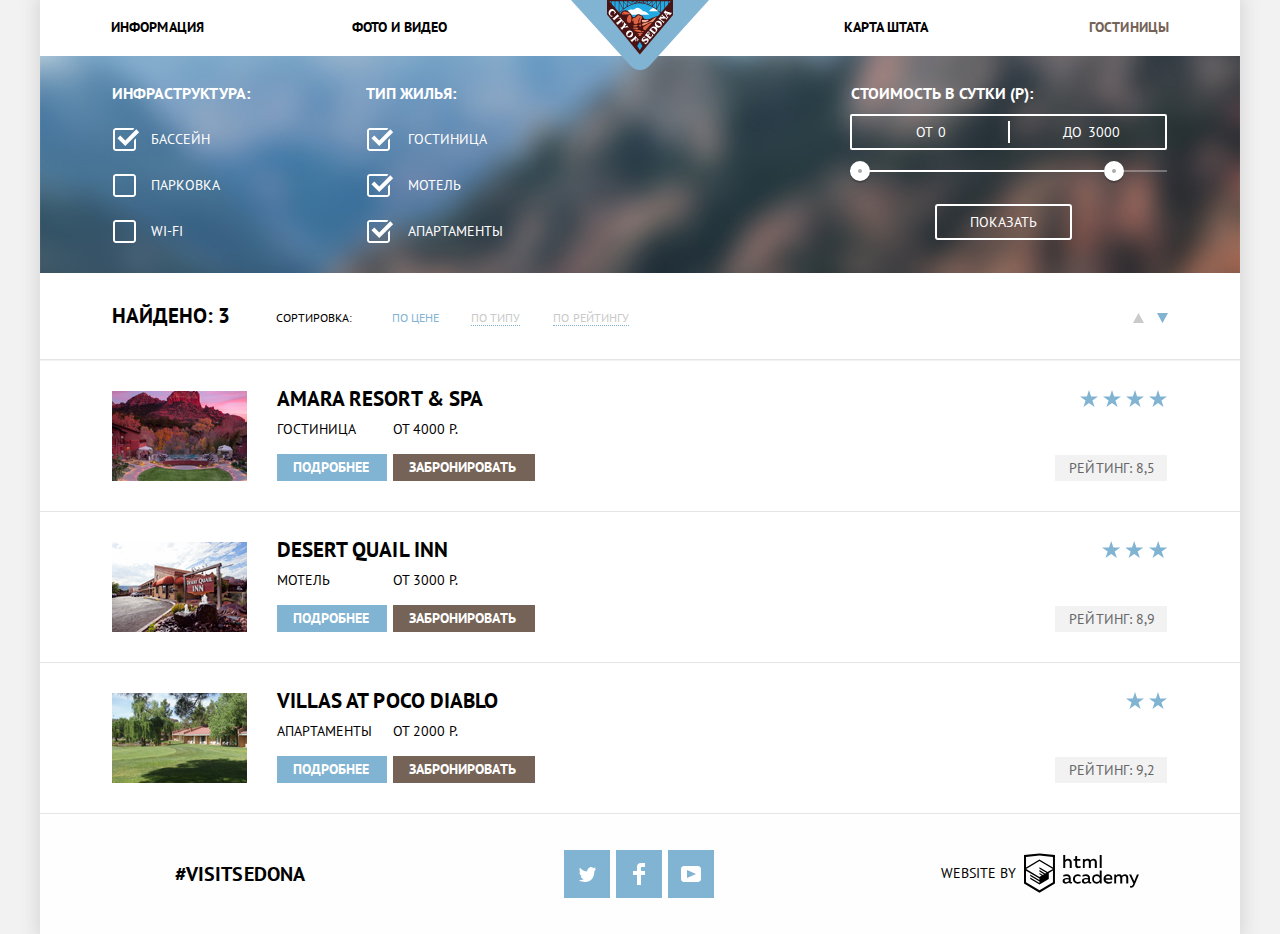
==== hotels.html @ de70e0eb "Окончательный варианn" ====
<!DOCTYPE html>
<html lang="ru">
<head>
	<meta charset="utf-8">
	<title>HTML Academy: Седона — отели Седоны</title>
	<link rel="stylesheet" href="css/normalize.css">
	<link rel="stylesheet" href="css/style.css">
</head>
<body>
	<div class="wrapper">
    <header class="header_main">
      <nav class="navigation_main">
        <ul>
          <li><a href="#">Информация</a></li>
          <li><a href="#">Фото и Видео</a></li>
          <li><a href="#">Карта штата</a></li>
          <li><a href="#" class="current">Гостиницы</a></li>
        </ul>
      </nav>
      <div class="site_logo">
        <a href="index.html" title="Главня страница"></a>
      </div>
    </header>

    <main>
      <section class="filter_block">
        <form action="https://echo.htmlacademy.ru/" method="get" class="filter">

          <div class="filter_block_infrastructure">
            <fieldset class="filter_infrastructure">
              <legend>Инфраструктура:</legend>
              <p>
                <input type="checkbox" id="swimming-pool" class="hidden_text filter_checkbox" name="pool" checked>
                <label for="swimming-pool"><span>Бассейн</span></label>
                <p>
                  <input type="checkbox" id="parking" class="hidden_text filter_checkbox" name="parking">
                  <label for="parking"><span>Парковка</span></label>
                </p>
                <p>
                  <input type="checkbox" id="wifi" class="hidden_text filter_checkbox" name="wifi">
                  <label for="wifi"><span>Wi-fi</span></label>
                </p>
            </fieldset>
          </div>

          <div class="filter_block_hotel_type">
            <fieldset class="filter_hotel_type">
              <legend>Тип жилья:</legend>
              <p>
                <input type="checkbox" id="hotel" class="hidden_text filter_checkbox" name="hotel" checked>
                <label for="hotel"><span>Гостиница</span></label>
              </p>
              <p>
                <input type="checkbox" id="motel" class="hidden_text filter_checkbox" name="motel" checked>
                <label for="motel"><span>Мотель</span></label>
              </p>
              <p>
                <input type="checkbox" id="apartament" class="hidden_text filter_checkbox" name="apartment" checked>
                <label for="apartament"><span>Апартаменты</span></label>
              </p>
            </fieldset>
          </div>

          <div class="filter_block_range">
            <fieldset class="filter_range">
              <legend>Стоимость в сутки (Р):</legend>
              <div class="price_parameters">
                <label class="min_price">от
                  <input type="text" name="min_price" value="0">
                </label>
                <label class="max_price">до
                  <input type="text" name="max_price" value="3000">
                </label>
              </div>
              <div class="range_parameters">
                <div class="scale">
                  <div class="bar"></div>
                </div>
                <div class="range_toggle range_toggle_min"></div>
                <div class="range_toggle range_toggle_max"></div>
              </div>
              <input type="submit" value="Показать">
            </fieldset>
          </div>
        </form>
      </section>

      <section class="results_header">
        <div class="results_quantity">
          <span>Найдено: 3</span>
        </div>
        <div class="sorting">
          <span>Сортировка:</span>
          <ul>
            <li><a class="sort-active">По цене</a></li>
            <li><a href="#" class="sort">По типу</a></li>
            <li><a href="#" class="sort">По рейтингу</a></li>
          </ul>
        </div>
        <div class="sorting_up_down">
          <ul>
            <li>
              <a href="#" title="По возрастанию">
                <svg xmlns="http://www.w3.org/2000/svg" width="11" height="10" viewBox="0 0 11 10">
                  <path fill="#231F20" d="M5.5 0L0 10h11z" />
                </svg>
              </a>
            </li>
            <li>
              <a title="По убыванию">
                <svg xmlns="http://www.w3.org/2000/svg" width="11" height="10" viewBox="0 0 11 10">
                  <path fill="#231F20" d="M5.5 10L0 0h11" />
                </svg>
              </a>
            </li>
          </ul>
        </div>
      </section>

      <section class="results_search">
        <h1 class="hidden_text">Гостиницы Седоны</h1>
        <ul class="list_hotels">
          <li class="hotel_elem">
            <div class="hotel_image_block">
              <img src="img/amara.jpg" class="hotel_image" width="135" height="90">
            </div>

            <div class="main_information">
              <h2 class="hotel_title"><a href="#" class="hotel_link">Amara Resort & Spa</a></h2>
              <p class="hotel_description">
                <span class="hotel_type">Гостиница</span>
                <span class="price"> от 4000 Р.</span>
              </p>
              <p class="button-hotel">
                <a href="#" class="more button_information">Подробнее</a>
                <a href="#" class="reserve button_information">Забронировать</a>
              </p>
            </div>

            <div class="rating_block">
              <span class="star star-four"></span>
              <span class="rating">Рейтинг: 8,5</span>
            </div>
          </li>
          <li class="hotel_elem">
            <div class="hotel_image_block">
              <img src="img/desert.jpg" class="hotel_image" width="135" height="90">
            </div>

            <div class="main_information">
              <h2 class="hotel_title"><a href="#" class="hotel_link">Desert Quail Inn</a></h2>
              <p class="hotel_description">
                <span class="hotel_type">Мотель</span>
                <span class="price">от 3000 Р.</span>
              </p>
              <p class="button-hotel">
                <a href="#" class="more button_information">Подробнее</a>
                <a href="#" class="reserve button_information">Забронировать</a>
              </p>
            </div>

            <div class="rating_block">
              <span class="star  star-three"></span>
              <span class="rating">Рейтинг: 8,9</span>
            </div>
          </li>

          <li class="hotel_elem">
            <div class="hotel_image_block">
              <img src="img/villas.jpg" class="hotel_image" width="135" height="90" alt="Отель Diablo">
            </div>

            <div class="main_information">
              <h2 class="hotel_title"><a href="#" class="hotel_link">Villas at poco Diablo</a></h2>
              <p class="hotel_description">
                <span class="hotel_type">Апартаменты</span>
                <span class="price">от 2000 Р.</span>
              </p>
              <p class="button-hotel">
                <a href="#" class="more button_information">Подробнее</a>
                <a href="#" class="reserve button_information">Забронировать</a>
              </p>
            </div>

            <div class="rating_block">
              <span class="star star-two"></span>
              <span class="rating">Рейтинг: 9,2</span>
            </div>
          </li>
        </ul>
      </section>
    </main>

    <footer class="footer">
      <div class="visit_sedona_hashtag">
          <p>#VISITSEDONA</p>
        </div>

        <div class="social_block">
          <ul>
            <li><a href="#" class="button_social twitter"><span class="hidden_text">Twitter</span><svg xmlns="http://www.w3.org/2000/svg" xmlns:xlink="http://www.w3.org/1999/xlink" width="17" height="15" viewBox="0 0 17 15"><path fill="#FFF" d="M10.95.144c1.685-.496 2.984.27 3.577 1.179.673-.231 1.331-.481 2.011-.708a2.345 2.345 0 0 1-.857 1.768c.685.17 1.304-.491 1.304-.491-.169 1-1.006 1.788-1.563 2.024-.231 6.75-3.175 11.217-10.077 11.082h-.446c-.41 0-4.164-.46-4.898-1.887 2.271.196 3.893-.422 4.693-1.177-.96-.3-2.679-.477-2.979-2.95.349.106.564.228 1.19.119C1.705 8.247.374 7.53.448 5.33c.285.328 1.067.536 1.34.472C1.085 5.561-.182 2.442.894.85c1.818 1.854 3.735 3.606 7.152 3.773C8.254 2.33 9.183.793 10.95.144z"/></svg></a></li>
            <li><a href="#" class="button_social facebook"><span class="hidden_text">Facebook</span><svg xmlns="http://www.w3.org/2000/svg" width="12" height="22" viewBox="0 0 12 22"><path fill="#FFF" d="M12 4V0H8a4 4 0 0 0-4 4v4H0v4h4v10h4V12h4V8H8V4h4z"/></svg></a></li>
            <li><a href="#" class="button_social youtube"><span class="hidden_text">YouTube</span><svg xmlns="http://www.w3.org/2000/svg" xmlns:xlink="http://www.w3.org/1999/xlink" width="20" height="16" viewBox="0 0 20 16"><path fill="#FFF" d="M17 0H3C1.35 0 0 1.35 0 3v10c0 1.65 1.35 3 3 3h14c1.65 0 3-1.35 3-3V3c0-1.65-1.35-3-3-3zM6.027 11.998V4.002L15.014 8l-8.987 3.998z"/></svg></a></li>
          </ul>
        </div>

        <div class="academy_logo">
          <p class="developed_by">Website by</p>
          <a href="https://htmlacademy.ru/intensive/htmlcss" class="logo-academy">
            <svg xmlns="http://www.w3.org/2000/svg" viewBox="0 0 108.08 35.85" width="115px" height="41px">
              <path d="M44.61,26.88a2,2,0,0,0,.55-0.1v1.33a3.25,3.25,0,0,1-1.18.21,1.67,1.67,0,0,1-1.67-1,4.84,4.84,0,0,1-3.14,1.08c-1.51,0-2.91-.83-2.91-2.55,0-2.13,2-2.79,3.71-2.79a11.08,11.08,0,0,1,2.17.25v-0.3c0-1-.76-1.77-2.19-1.77a7.42,7.42,0,0,0-3,.64v-1.7a10.21,10.21,0,0,1,3.19-.55c2.36,0,3.81,1.12,3.81,3.65v3a0.54,0.54,0,0,0,.49.59h0.17Zm-6.44-1.13A1.35,1.35,0,0,0,39.63,27h0.11a3.39,3.39,0,0,0,2.41-1V24.58a9.72,9.72,0,0,0-1.81-.21c-1,0-2.16.33-2.16,1.38h0Zm12.36-6.11a5,5,0,0,1,2.57.64V22a4.08,4.08,0,0,0-2.3-.7,2.75,2.75,0,1,0,0,5.49,5,5,0,0,0,2.43-.64v1.71a6.27,6.27,0,0,1-2.76.57A4.21,4.21,0,0,1,46,24.51q0-.21,0-0.41a4.32,4.32,0,0,1,4.18-4.46h0.38Zm12.17,7.24a2,2,0,0,0,.55-0.1v1.33a3.25,3.25,0,0,1-1.18.21,1.67,1.67,0,0,1-1.67-1,4.84,4.84,0,0,1-3.14,1.08c-1.51,0-2.91-.83-2.91-2.55,0-2.13,2-2.79,3.71-2.79a11.08,11.08,0,0,1,2.17.25v-0.3c0-1-.76-1.77-2.19-1.77a7.42,7.42,0,0,0-3,.64v-1.7a10.21,10.21,0,0,1,3.19-.55c2.36,0,3.81,1.12,3.81,3.65v3a0.54,0.54,0,0,0,.49.59h0.17Zm-6.44-1.13A1.35,1.35,0,0,0,57.73,27h0.11a3.39,3.39,0,0,0,2.41-1V24.58a9.72,9.72,0,0,0-1.81-.21c-1.06,0-2.16.33-2.16,1.38h0ZM73,16V28.2H71.35V26.88a3.88,3.88,0,0,1-3.19,1.54,4.4,4.4,0,0,1,0-8.78,3.81,3.81,0,0,1,3,1.3V16H73Zm-4.53,5.22a2.76,2.76,0,1,0,0,5.52A2.86,2.86,0,0,0,71.15,25V23A2.91,2.91,0,0,0,68.49,21.27ZM79,19.64c3.31,0,4.46,2.68,3.92,5.09H76.7c0.21,1.5,1.67,2.11,3.19,2.11a6.11,6.11,0,0,0,2.64-.59v1.6a7.14,7.14,0,0,1-3,.57C77,28.42,74.78,27,74.78,24a4.18,4.18,0,0,1,4-4.39H79Zm0.09,1.54a2.28,2.28,0,0,0-2.44,2.1v0.06H81.3A2,2,0,0,0,79.13,21.18Zm5.73,7V19.87h1.65v1a3.81,3.81,0,0,1,2.78-1.27A2.86,2.86,0,0,1,91.89,21a4.12,4.12,0,0,1,2.91-1.33A3.06,3.06,0,0,1,98,23V28.2h-1.9V23.05a1.59,1.59,0,0,0-1.42-1.75H94.42a2.8,2.8,0,0,0-2.07,1.12V28.2h-1.9V23.05A1.59,1.59,0,0,0,89,21.31H88.8a3,3,0,0,0-2.21,1.29v5.63H84.86Zm21.31-8.33h1.9l-3.91,9.46c-0.9,2.17-2.09,2.86-3.35,2.86a4.76,4.76,0,0,1-1.1-.14V30.46a2.86,2.86,0,0,0,.85.12c0.9,0,1.58-.64,2.07-1.9l0.17-.42-4-8.4h2l2.86,6.29ZM38.73,1.46V6.22a3.81,3.81,0,0,1,2.7-1.14,3.25,3.25,0,0,1,3.44,3.4v5.15H43V8.72a1.81,1.81,0,0,0-1.61-2h-0.3a2.93,2.93,0,0,0-2.32,1.39v5.52h-1.9V1.46h1.9ZM49.94,2.31v3h3V6.91h-3v3.81c0,1.1.5,1.46,1.58,1.46a4.49,4.49,0,0,0,1.69-.33v1.6A6.8,6.8,0,0,1,51,13.8a2.55,2.55,0,0,1-2.86-2.74V6.89H46.58V5.26h1.5V2.74Zm5.4,11.31V5.28H57v1A3.81,3.81,0,0,1,59.77,5a2.86,2.86,0,0,1,2.6,1.33A4.12,4.12,0,0,1,65.28,5,3.06,3.06,0,0,1,68.44,8.4v5.21h-1.9V8.46a1.59,1.59,0,0,0-1.42-1.75H64.89a2.8,2.8,0,0,0-2.07,1.12v5.78h-1.9V8.46A1.59,1.59,0,0,0,59.5,6.71H59.27A3,3,0,0,0,57.06,8v5.63H55.34ZM71.17,1.45H73V13.6H71.17V1.45ZM14.71,0H14.55L0,1.54V28.21l14.55,8.66,14.55-8.66V1.54Zm12.5,27.1L14.55,34.64,1.9,27.12V16.18l12.59,7.5V25L5.86,19.9v1.31l8.68,5.21v1.39L5.87,22.65V24l8.68,5.21,8.75-5.24V18.31L27.2,16V27.12Zm0-12.53-3.48,2-1.6,1L14.51,13v1.31L21,18.23H21l-0.14.09-1,.54-5.37-3.2V17l4.24,2.52-1,.67-3.2-1.9v1.31l2.1,1.24L14.5,22.1,2,14.65,14.51,7.11Zm0-1.32L14.49,5.76,1.91,13.25v-10L14.56,1.92,27.21,3.25v10h0Z" />
            </svg>
          </a>
        </div>
    </footer>
  </div>
</body>
</html>
---- css/style.css ----
@charset "utf-8";
@import url("https://fonts.googleapis.com/css?family=PT+Sans:400,700&subset=cyrillic");

body {
    margin: 0;
    padding: 0;
    min-width: 1200px;
    margin-left: auto;
    margin-right:auto;
    letter-spacing: .05px;
    font-family: "PT Sans", sans-serif;
    font-size: 14px;
    line-height: 26px;
    font-weight: 400;
    color: #000000;
    text-transform: uppercase;
    background-color: #f2f2f2;
}

.wrapper {
    width: 1200px;
    margin-left: auto;
    margin-right:auto;
    -webkit-box-shadow: 0 0 15px 5px #dbdbdb;
            box-shadow: 0 0 15px 5px #dbdbdb;
}

.hidden_text {
    position: absolute;
    width: 1px;
    height: 1px;
    margin: -1px;
    border: 0;
    padding: 0;
    white-space: nowrap;
    -webkit-clip-path: inset(100%);
            clip-path: inset(100%);
    clip: rect(0 0 0 0);
    overflow: hidden;
}

.header_main {
    position: relative;
    -webkit-box-align: center;
        -ms-flex-align: center;
            align-items: center;
    margin-bottom: 0;
    min-height: 56px;
}

a {
    text-decoration: none;
    color: #000000;
}    

.site_logo {
    position: absolute;
    width: 138px;
    height: 70px;
    z-index: 1;
    top: 0;
    left: 0;
    right: 0;
    bottom: 0;
    margin: 0 auto;
}

.site_logo a {
    display: block;
    width: 138px;
    height: 70px;
    background-image: url("../img/logo.svg");
    background-repeat:no-repeat 
}

.navigation_main ul { 
    display: -webkit-box; 
    display: -ms-flexbox; 
    display: flex;
    -ms-flex-wrap: wrap;
        flex-wrap: wrap;
    -webkit-box-orient: horizontal;
    -webkit-box-direction: normal;
        -ms-flex-direction: row;
            flex-direction: row;
    -ms-flex-pack: distribute;
        justify-content: space-around;
    margin: 0;
    padding-top: 14px;
    padding-left: 0;        
    padding-bottom: 16px;
    line-height: 26px;
    font-weight: bold;
    list-style: none;
    font-size: 14px;
    color: #000000;
    background-color: #ffffff;
}

.navigation_main li {
    width: 20%;
    -webkit-box-sizing: border-box;
            box-sizing: border-box;
}

.navigation_main li:nth-child(4n+2) {
    text-align: left;
}

.navigation_main li:nth-child(4n) {
    margin-right: 71px;
    text-align: right;
}

  .navigation_main li:nth-child(4n+1) {
    margin-left: 71px;
    text-align: left;
}

  .navigation_main li:nth-child(4n+3) {
    margin-left: 96px;
    text-align: right;
}


.navigation_main a {
    color: #000000;
    font-weight: bold;
}

.navigation_main a:hover{
    color: #81b3d2;
}

.navigation_main a:active {
    color: #c1c1c1;
}

.navigation_main .current {
    color: #766357;
}

.welcome_block {
    background-image: url("../img/mainbackground.jpg");
    background-repeat: no-repeat;
    background-color: #334a50;
    width: 1200px;
    height: 508px;
    position: relative;
}

.poster {
    padding-top: 76px;
    margin-bottom: 0;
    text-align: center;
}

.poster::before {
    background-image: url("../img/mask.png");
    background-repeat: no-repeat; 
    background-size: 100.1%;
    display: block;
    content: "";
    width: 1200px;
    height: 58px;
    position: absolute;     
    bottom: 0;
}

.reasons_title {
    margin: 0;
    padding-top:61px;
    padding-bottom: 50px;
    background-color: #ffffff;
    text-align: center;
    
    -webkit-box-sizing: border-box;
    
            box-sizing: border-box;
}

.reasons_title b {
    display: block;
    width: 500px;
    font-size: 21px;
    margin-top: 0;
    margin-left: auto;
    margin-right: auto;
    margin-bottom: 27px;
}

.reasons_title p {
    margin: 0;
}

.reason {
    display: -webkit-box;
    display: -ms-flexbox;
    display: flex;
    -webkit-box-pack: justify;
    -ms-flex-pack: justify;
            justify-content: space-between;
    -ms-flex-wrap: wrap;
        flex-wrap: wrap;
    -ms-flex-line-pack: center;
        align-content: center;
    text-align: center;
    -webkit-box-sizing: border-box;
            box-sizing: border-box;
    width: 1200px;
    min-height: 256px;
    -webkit-box-align: start;
        -ms-flex-align: start;
            align-items: flex-start;
}

.reason_text {
    display: -webkit-box;
    display: -ms-flexbox;
    display: flex;
    -webkit-box-orient: vertical;
    -webkit-box-direction: normal;
    -ms-flex-direction: column;
            flex-direction: column;
    -webkit-box-align: center;
    -ms-flex-align: center;
            align-items: center;
    -ms-flex-wrap: wrap;
            flex-wrap: wrap;
    -webkit-box-sizing: border-box;
            box-sizing: border-box;
    width: 400px;
    -webkit-box-flex: 1;
        -ms-flex-positive: 1;
            flex-grow: 1;
    min-height: 256px;
    padding-top: 47px;
    padding-right: 48px;
    padding-bottom: 20px;
    padding-left: 48px; 
    background-color: #81b3d2;
    color: #ffffff;
    line-height: 21px;
    font-size: 14px;
}

.reason_text  h2 {
    width: 160px;
    margin-top: 0;
    margin-right: auto;
    margin-bottom: 24px;
    margin-left: auto;
}

.reason_text  span {
    margin-bottom: 21px;
}

.reason_text  p {
    margin-top: 0;

}
.reason_gray_list_elem {
    display: -webkit-box;
    display: -ms-flexbox;
    display: flex;
    -webkit-box-orient: vertical;
    -webkit-box-direction: normal;
    -ms-flex-direction: column;
            flex-direction: column;
    -webkit-box-align: center;
    -ms-flex-align: center;
            align-items: center;
    -ms-flex-wrap: wrap;
            flex-wrap: wrap;
    -webkit-box-sizing: border-box;
            box-sizing: border-box;
    width: 400px;
    -webkit-box-flex: 1;
        -ms-flex-positive: 1;
            flex-grow: 1;
    min-height: 256px;
    padding-top: 47px;
    padding-right: 60px;
    padding-bottom: 20px;
    padding-left: 60px; 
    line-height: 21px;
    font-size: 14px;
    background-color: #eeeeee;
    color: #000000;
}

.reason_image {
    max-height: 256px;
}

.reason_gray_list_elem h2 {
    width: 160px;
    margin-top: 0;
    margin-right: auto;
    margin-bottom: 24px;
    margin-left: auto;
}

.reason_gray_list_elem  span {
    margin-bottom: 21px;
}

.reason_gray_list_elemm  p {
    margin-top: 0;
}

.reason_gray_list_elem:nth-child(3) p {
    width: 260px;
}


.reason_elem_icon_list {
    display: -webkit-box;
    display: -ms-flexbox;
    display: flex;
    -webkit-box-align: end;
        -ms-flex-align: end;
            align-items: flex-end;
    -ms-flex-wrap: wrap;
        flex-wrap: wrap;
    background-color: #ffffff;
    margin: 0;
    padding: 0;
    list-style: none;
    min-height: 330px;
    width: 1200px;
}

.reason_elem_icon_list li {
    display: -webkit-box;
    display: -ms-flexbox;
    display: flex;
    -webkit-box-orient: vertical;
    -webkit-box-direction: normal;
        -ms-flex-direction: column;
            flex-direction: column;
    -ms-flex-negative: 0;
        flex-shrink: 0;
    -webkit-box-flex: 1;
        -ms-flex-positive: 1;
            flex-grow: 1;
    text-align: center;
    -webkit-box-sizing: border-box;
            box-sizing: border-box;
    width: 400px;
    min-height: 330px;
    margin-top: 0;
    margin-bottom: auto;
    padding-top: 162px;
    padding-bottom: 80px;
}

.reason_elem_icon_list li b {
    line-height: 21px;
    font-size: 21px;
}

.reason_elem_icon_list li p {
    line-height: 21px;
    margin-top: 24px;
    margin-left: 50px;
    margin-right: 50px;
    margin-bottom: 0;
}

.reason_elem_icon_list li:nth-child(1) {
    background-image: url("../img/home-icon.svg");
    background-repeat: no-repeat;
    background-position-x: 162px;
    background-position-y: 61px;
}

.reason_elem_icon_list li:nth-child(2) {
    background-image: url("../img/food-icon.svg");
    background-repeat: no-repeat;
    background-position-x: 163px;
    background-position-y: 62px;
}

.reason_elem_icon_list li:nth-child(3) {
    background-image: url("../img/gift-icon.svg");
    background-repeat: no-repeat;
    background-position-x: 168px;
    background-position-y: 57px;
}

.reason_gray_list {
    display: -webkit-box;
    display: -ms-flexbox;
    display: flex;
    text-align: center;
    -ms-flex-wrap: wrap;
        flex-wrap: wrap;
    -webkit-box-orient: horizontal;
    -webkit-box-direction: normal;
        -ms-flex-direction: row;
            flex-direction: row;
    margin: 0;
    padding: 0;
    width: 1200px;
    min-height: 256px;
    -webkit-box-sizing: border-box;
            box-sizing: border-box;
    position: relative;
    z-index: 1;
}

.search_hotels {
    display: -webkit-box;
    display: -ms-flexbox;
    display: flex;
    position: relative;
    -webkit-box-orient: vertical;
    -webkit-box-direction: normal;
        -ms-flex-direction: column;
            flex-direction: column;
    background-color: #ffffff;
    text-align: center;
    -webkit-box-sizing: content-box;
            box-sizing: content-box;
    line-height: 24px;
    z-index: 10;
}

.search_hotels h2 {
    font-size: 30px;
    font-weight: bold;
    margin-top: 57px;
    margin-bottom: 30px;
    padding: 0;
}

.search_hotels p {
    margin-top: 0;
    margin-bottom: 46px;
}

.search_hotel_show {
    font-size: 21px;
    font-weight: bold;
    line-height: 26px;
    width: 570px;
    margin-top: auto;
    margin-left: auto;
    margin-right: auto;
    margin-bottom: 0;
    padding-top: 30px;
    padding-bottom: 30px;
    background-color: #766357;
    color: #ffffff;
}

.search_hotel_show:hover {
    font-size: 21px;
    font-weight: bold;
    line-height: 26px;
    width: 570px;
    margin-top: auto;
    margin-left: auto;
    margin-right: auto;
    margin-bottom: 0;
    padding-top: 30px;
    padding-bottom: 30px;
    background-color: #604e43;
    color: #ffffff;
}

.search_hotel_show:active {
    font-size: 21px;
    font-weight: bold;
    line-height: 26px;
    width: 570px;
    margin-top: auto;
    margin-left: auto;
    margin-right: auto;
    margin-bottom: 0;
    padding-top: 30px;
    padding-bottom: 30px;
    background-color: #503e33;
    color: #928a85;
}

.form_sec_search.no-js {
    display: block;
    -webkit-animation-name: none;
            animation-name: none;
}


.form_sec_search {
    display: none;
    position: absolute;
    top: 0;
    margin-left: 315px;
    margin-right: 315px;
}

.form_sec_search-show {
    display: block;  
    -webkit-animation-name: bounce;  
            animation-name: bounce;
    -webkit-animation-duration: 0.6s;
            animation-duration: 0.6s;
}


.form_sec_search-error {
    display: block;
    -webkit-animation-name: shake;
            animation-name: shake;
    -webkit-animation: shake 0.6s;
            animation: shake 0.6s;
  }
  
@-webkit-keyframes bounce {
    0%   {top: -60%}
    100% {top: 0%}
}

@keyframes bounce {
    0%   {top: -60%}
    100% {top: 0%}
}

@-webkit-keyframes shake {
    0%,
    100% {
      -webkit-transform: translateX(0);
              transform: translateX(0);
    }
  
    10%,
    30%,
    50%,
    70%,
    90% {
      -webkit-transform: translateX(-10px);
              transform: translateX(-10px);
    }
  
    20%,
    40%,
    60%,
    80% {
      -webkit-transform: translateX(10px);
              transform: translateX(10px);
    }
}

@keyframes shake {
    0%,
    100% {
      -webkit-transform: translateX(0);
              transform: translateX(0);
    }
  
    10%,
    30%,
    50%,
    70%,
    90% {
      -webkit-transform: translateX(-10px);
              transform: translateX(-10px);
    }
  
    20%,
    40%,
    60%,
    80% {
      -webkit-transform: translateX(10px);
              transform: translateX(10px);
    }
}

.form_data_error {
    -webkit-animation: shake;
            animation: shake;
    -webkit-animation-duration: 0.6s;
            animation-duration: 0.6s;
}

.search .search-hotel:hover {
    background-color: #604e43;
}

.search .search-hotel:active {
    background-color: #503e33; 
    color: #857871;
}

.hotel_search_form {
    display: -webkit-box;
    display: -ms-flexbox;
    display: flex;
    -ms-flex-wrap: wrap;
        flex-wrap: wrap;
    -webkit-box-pack: justify;
        -ms-flex-pack: justify;
            justify-content: space-between;
    background-color: #ffffff;
    width: 570px;
    -webkit-box-sizing: border-box;
            box-sizing: border-box;
    margin-left: auto;
    margin-right: auto;
    padding: 55px;
    font-weight: bold;
}

.entry_date,
.out_date {
    width: 460px;
    height: 38px;
    display: -webkit-box;
    display: -ms-flexbox;
    display: flex;
    margin: 0;
    margin-bottom: 29px;
    -webkit-box-sizing: border-box;
            box-sizing: border-box;
    -webkit-box-pack: justify;
        -ms-flex-pack: justify;
            justify-content: space-between;
    -webkit-box-align: baseline;
        -ms-flex-align: baseline;
            align-items: baseline;
    position: relative;
}

.date_input {
    -webkit-box-sizing:border-box;
            box-sizing:border-box;
    width: 347px;
    height: 38px;
    margin-left: 10px;
    padding-left: 10px;
    border: 2px solid #f2f2f2;
    background-color: #f2f2f2;
    color: #000000;
    text-transform: uppercase;
    font-weight: bold;
    line-height: 26px;
}

.date_input:hover {
    background-color: #ebebeb;
    border: 2px solid #ebebeb;
    color: #000000;
}

.date_input:focus {
    background-color: #ffffff;
    border: 2px solid #e5e5e5;
}

.calendar {
    position: absolute;
    width: 25px;
    height: 25px;
    top: 8px;
    right: 7px;
    border: none;
    padding: 0;
    fill: #a9a9aa;
    background-color: transparent; 
}

.calendar:hover {
    fill: #000000;
    outline: 0;
}

.calendar:active {
    fill: #81b3d2;
    outline: 0;
}

.people {
    display: -webkit-box;
    display: -ms-flexbox;
    display: flex;
    -webkit-box-orient: horizontal;
    -webkit-box-direction: normal;
        -ms-flex-direction: row;
            flex-direction: row;
    -webkit-box-align: center;
        -ms-flex-align: center;
            align-items: center;
    height: 40px;
    margin-top: 0;
    margin-bottom: 54px;
}

.quantity_people {
    width: 38px;
    height: 38px;
    text-align: center;
    font-weight: bold;
    margin: 0;
    -webkit-box-sizing: border-box;
            box-sizing: border-box;
    border: none;
    background-color: #f2f2f2;
}

.adult>label {
    padding-right: 40px;
}

.child>label {
    padding-right: 27px;
}

.math {
    display: block;
    width: 38px;
    height: 38px;
    font-size: 24px;
    font-weight: bold;
    background-color: #f2f2f2;
    color: #a9a9a9;
    border: none;
    padding: 0;
}

.math:hover {
    color: #000000;
}

.math:active {
    color: #81b3d2;
}

.button_blue {
    width: 460px;
    height: 58px;
    font-size: 21px;
    font-weight: bold;
    line-height: 26px;
    text-transform: uppercase;
    background-color: #81b3d2;
    color: #f2f2f2;
    border: none;
}

.button_blue:hover{
    background-color: #669ec0;
}

.button_blue:active {
    background-color: #5496bd;
    color: #88b6d1;
}

.main_footer {
    position: relative;
    height: 593px;
}

.footer {
    display: -webkit-box;
    display: -ms-flexbox;
    display: flex;
    -webkit-box-orient: horizontal;
    -webkit-box-direction: normal;
        -ms-flex-direction: row;
            flex-direction: row;
    -webkit-box-pack: justify;
        -ms-flex-pack: justify;
            justify-content: space-between;
    width: 1200px;
    min-height: 120px;
    padding: 0;
    background-color: rgba(255, 255, 255, 0.9);
}

.main_footer .footer {
    position: absolute;
    bottom: 0;
}

.visit_sedona_hashtag {
    display: -webkit-box;
    display: -ms-flexbox;
    display: flex;
    -webkit-box-pack: center;
        -ms-flex-pack: center;
            justify-content: center;
    -ms-flex-wrap: wrap;
        flex-wrap: wrap;
    -webkit-box-align: center;
        -ms-flex-align: center;
            align-items: center;
    width: 400px;
    align-items: center;
    font-weight: bold;
    font-size: 20px;
    line-height: 26px;
    margin: 0;
}

.social_block {
    display: -webkit-box;
    display: -ms-flexbox;
    display: flex;
    width: 400px;
    padding: 0;
    -webkit-box-align: center;
        -ms-flex-align: center;
            align-items: center;
}

.social_block ul {
    display: -webkit-box;
    display: -ms-flexbox;
    display: flex;
    -webkit-box-pack: center;
        -ms-flex-pack: center;
            justify-content: center;
    -ms-flex-wrap: wrap;
        flex-wrap: wrap;
    margin: 0 auto 0 124px;
    padding: 0;
    list-style: none;
}

.social_block li {
    margin-right: 6px;
    margin-top: 6px;
    margin-bottom: 6px;
}

.button_social {
    display: -webkit-box;
    display: -ms-flexbox;
    display: flex;
    -webkit-box-align: center;
        -ms-flex-align: center;
            align-items: center;
    -webkit-box-pack: center;
        -ms-flex-pack: center;
            justify-content: center;
    width: 46px;
    height: 48px;
    background-color: #81b3d2;
}

.button_social:hover {
    background-color: #669ec0;
}

.button_social:active {
    background-color: #5496bd;
}

.button_social:active path{
    fill: #88b6d1;
}

.academy_logo {
    display: -webkit-box;
    display: -ms-flexbox;
    display: flex;
    -webkit-box-orient: horizontal;
    -webkit-box-direction: normal;
        -ms-flex-direction: row;
            flex-direction: row;
    -ms-flex-wrap: wrap;
        flex-wrap: wrap;
    -webkit-box-align: center;
        -ms-flex-align: center;
            align-items: center;
    -webkit-box-pack: center;
        -ms-flex-pack: center;
            justify-content: center;
    width: 400px;
    min-height: 120px;
    margin: 0;
}

.developed_by {
    padding-right: 8px;
    margin-top: 11px;
}

.academy_logo a {
    height: 44px;
}   

.filter_block {
    width: 1056px;
    min-height: 160px;
    padding-top: 27px;
    padding-right: 72px;
    padding-bottom: 6px;
    padding-left: 72px; 
    background-image: url("../img/rangebackground.jpg");
    background-position: center;
    background-color: #465356;
}

.filter {
    display: -webkit-box;
    display: -ms-flexbox;
    display: flex;
    -webkit-box-orient: horizontal;
    -webkit-box-direction: normal;
        -ms-flex-direction: row;
            flex-direction: row;
}

.filter_infrastructure {
    display: block;
    position: relative;
    width: 240px;
    min-height: 160px;
    padding: 0;
    color: #ffffff;
    border: none;
    margin: 0;
}

.filter_hotel_type {
    display: block;
    position: relative;
    width: 480px;
    min-height: 160px;
    padding: 0;
    color: #ffffff;
    border: none;
    margin: 0;
}

.filter_block_hotel_type {
    padding-left: 14px;
    -webkit-box-sizing: border-box;
            box-sizing: border-box;
    width: 497px;
}

.filter_infrastructure legend,
.filter_hotel_type legend {
    font-size: 16px;
    font-weight: bold;
    line-height: 21px;
    margin-bottom: 25px;
}

.filter_infrastructure p,
.filter_hotel_type p {
    line-height: 21px;
    margin: 0;
    height: 23px;
    margin-bottom: 23px;
    padding-left: 27px;
}

.filter_infrastructure span {
    padding-left: 12px;
}

.filter_hotel_type span {
    padding-left: 15px;
}

.filter label {
    position: relative;

  cursor: pointer;
  -webkit-user-select: none;
     -moz-user-select: none;
      -ms-user-select: none;
          user-select: none;
}

.filter_checkbox {
    position: absolute;
    width: 20px;
    height: 20px;
}

.filter_checkbox:focus + label {
    outline: thin dotted; 
    outline: 5px auto -webkit-focus-ring-color;
} 

.filter_checkbox:checked + label span::before {
    position: absolute;
    content: "";
    display: block;
    width: 27px;
    height: 27px;
    left: -26px;
    top: -2px;
    background-image: url("../img/active-checkbox.svg");
    background-repeat: no-repeat;
}

.filter_checkbox + label span::before {
    position: absolute;
    content: "";
    display: block;
    width: 27px;
    height: 27px;
    left: -26px;
    top: -2px;
    background-image: url("../img/unactive-checkbox.svg");
    background-repeat: no-repeat;   
}


.filter_checkbox:disabled + label,
.filter_checkbox:checked:disabled + label {
    cursor: default;
    opacity: 0.5;
}

.results_header {
    display: -webkit-box;
    display: -ms-flexbox;
    display: flex;
    -webkit-box-align: center;
        -ms-flex-align: center;
            align-items: center;
    -webkit-box-sizing: content-box;
            box-sizing: content-box;
    min-height: 86px;
    padding-left: 72px;
    padding-right: 72px;
    margin-bottom: 1px;
    width: 1056px;
    background-color: #ffffff;
    border-bottom: 1px solid #e5e5e5;
}

.results_quantity {
    width: 135px;
    font-size: 21px;
    line-height: 26px;
    font-weight: bold;
}

.sorting {
    display: -webkit-box;
    display: -ms-flexbox;
    display: flex;
    -webkit-box-align: center;
        -ms-flex-align: center;
            align-items: center;
    font-size: 12px;
    line-height: 18px;
    width: 810px;
    min-height: 86px;
    padding-top: 4px; 
    padding-left: 29px;
    -webkit-box-sizing: border-box;
            box-sizing: border-box;
}

.filter_block_range {
    width: 320px;
    min-height: 160px;
    color: #ffffff; 
    border: none;
}

.filter_range {
    display: block;
    position: relative;
    height: 160px;
    width: 317px;
    padding: 0;
    margin-left: 2px;
    border: none;
}

.filter_range legend {
    margin-bottom: 10px;
    margin-left: 1px;
    font-size: 16px;
    font-weight: bold;
    line-height: 21px;
}

.price_parameters {
    height: 36px;
    margin-bottom: 20px;
    border: 2px solid #ffffff;
    border-radius: 2px;
    font-size: 0;
    position: relative;
    -webkit-box-sizing: border-box;
            box-sizing: border-box;
}

.price_parameters::after {
    content: "";
    position: absolute;
    top: 50%;
    left: 50%;
    width: 2px;
    height: 22px;
    -webkit-transform: translate(-50%, -50%);
        -ms-transform: translate(-50%, -50%);
            transform: translate(-50%, -50%);
    background: #ffffff;
}

.min_price,
.max_price {
    height: 32px;
}

.min_price input,
.max_price input {
    height: 32px;
    vertical-align: top;
    -webkit-box-sizing: border-box;
            box-sizing: border-box;
}

.price_parameters .max_price {
        padding-left: 55px;
}

.range_parameters {
    position: relative;
    margin-bottom: 32px;
}

.range_parameters .scale {
    height: 2px;
    background: rgba(255, 255, 255, 0.3);
}

.range_parameters .bar {
    width: 80%;
    height: 2px;
    background: #ffffff;
}

.range_toggle {
    position: absolute;
    top: -9px;
    width: 4px;
    height: 4px;
    background: #ababab;
    border: 8px solid #ffffff;
    border-radius: 50%;
    -webkit-box-shadow: 0 2px 1px 0 rgba(0, 1, 1, 0.2);
            box-shadow: 0 2px 1px 0 rgba(0, 1, 1, 0.2);
    cursor: pointer;
}

.filter_range input[type="submit"] {
    display: block;
    width: 137px;
    height: 36px;
    -webkit-box-sizing: border-box;
    box-sizing: border-box;
    margin: 32px 30% 0 auto;
    color: #fff;
    background-color: transparent;
    border: 2px solid #fff;
    border-radius: 3px;
    font-size: 14px;
    line-height: 21px;
    text-transform: uppercase;
}
    
.filter_range input[type="submit"]:hover,
.filter_range input[type="submit"]:focus {
    color: #000000;
    background: #ffffff;
}

.range_toggle:hover {
    background: #1c4f80;
    -webkit-transform: scale(1.1);
    -ms-transform: scale(1.1);
    transform: scale(1.1);
}
  
.range_toggle_min {
    left: 0;
  }
  
.range_toggle_max {
    left: 80%;
  }

.price_parameters label {
    display: inline-block;
    vertical-align: center;
    font-size: 14px;
    line-height: 32px;
    vertical-align: top;
    font-weight: 400;
    padding-left: 64px;
    width: 92px;
    cursor: pointer;
}

.price_parameters input {
    width: 50px;
    margin: 0;
    color: inherit;
    font: inherit;
    background: none;
    border: none;
  }

.sort {
    color: #cacaca;
    border-bottom: 1px dotted #81b3d2;
}

.sort:hover {
    color: #81b3d2;
}

.sort:active {
    color: #231f20;
}

.sort-active {
    color: #81b3d2;
}

.sorting ul {
    margin: 0;
    padding-left: 39px; 
}

.sorting li {
    display: inline-block;
    vertical-align: center;
    list-style: none;
}

.sorting li:nth-child(2n) {
    padding-left: 29px;   
}

.sorting li:nth-child(3n) {
    padding-left: 30px;   
}

.sorting_up_down {
    margin: auto;
   margin-top: 35px;
    height: 20px;
    width: 110px;
}

.sorting_up_down ul {
    list-style: none;
    display: -webkit-box;
    display: -ms-flexbox;
    display: flex;
    -webkit-box-pack: end;
        -ms-flex-pack: end;
            justify-content: flex-end;
    -ms-flex-line-pack: center;
        align-content: center;
    -webkit-box-align: center;
        -ms-flex-align: center;
            align-items: center;
    margin: 0;
    padding: 0;
    height: 20px;
    width: 110px;
}

.sorting_up_down  li:nth-child(1) {
    margin-right: 13px;
}

.sorting_up_down  li:nth-child(1) path {
    fill: #cacaca;
}

.sorting_up_down  li:nth-child(2) path{
    fill: #81b3d2;
}

.sorting_up_down  li:nth-child(1) path:hover {
    fill: #231f20;
}

.sorting_up_down  li:nth-child(1) path:active,
.sorting_up_down  li:nth-child(2) path:active {
    fill: #81b3d2;
}


.hotel_image_block {
    height: 150px;
}

.main_information {
    display: -webkit-box;
    display: -ms-flexbox;
    display: flex;
    -webkit-box-orient: vertical;
    -webkit-box-direction: normal;
        -ms-flex-direction: column;
            flex-direction: column;
    min-height: 150px;
    width: 258px;
    margin-right: auto;
}

.hotel_title {
    margin:0;
    margin-bottom: 4px;
    padding-top: 25px;
    padding-bottom: 0;
    min-height: 26px;
}

.hotel_description {
    display: -webkit-box;
    display: -ms-flexbox;
    display: flex;
    -ms-flex-wrap: wrap;
        flex-wrap: wrap;
    -webkit-box-pack: justify;
        -ms-flex-pack: justify;
            justify-content: space-between;
    width: 258px;
    margin: 0;
    padding: 0;
}

.hotel_type {
    width: 110px;
}

.price {
    margin-left: 6px;
    width: 142px;
}

.button-hotel {
    display: -webkit-box;
    display: -ms-flexbox;
    display: flex;
    -ms-flex-wrap: wrap;
        flex-wrap: wrap;
    -webkit-box-pack: justify;
        -ms-flex-pack: justify;
            justify-content: space-between;
    -webkit-box-align: center;
        -ms-flex-align: center;
            align-items: center;
    margin-bottom: 0;
    margin-top:auto;
    padding-bottom: 30px;
    min-height: 27px;
}

.button_information {
   padding-right: 16px;
   padding-left: 16px;
}

.results_search {
    background-color: #ffffff; 
}

.results_search li {
    list-style: none;
    min-height: 150px;
}

.results_search .hotel_link{
    color: #000000;
}

.results_search .hotel_link:hover {
    color: #81b3d2
}

.results_search .hotel_link:active {
    color: #b2b2b2;
}

.results_search .more {
    font-weight: bold;
    width: 110px;
    height: 27px;
    -webkit-box-sizing: border-box;
            box-sizing: border-box;
    color:white;
    background-color: #81b3d2;
}

.results_search .more:hover {
    background-color: #669ec0;
    color: #ffffff;
}

.results_search .more:active {
    background-color: #5496bd;
    color: #88b6d1;
}



.results_search .reserve {
    font-weight: bold;
    width: 142px;
    height: 27px;   
    -webkit-box-sizing: border-box;   
            box-sizing: border-box;
    color:white;
    background-color: #766357;
}

.results_search .reserve:hover {
    color: #ffffff;
    background-color: #604e43;
}

.results_search .reserve:active {
    color: #857871;
    background-color: #503e33;
}

.rating {
    background-color: #f2f2f2;
    color: #666666;
    padding-top: 4px;
    padding-right: 12px;
    padding-bottom: 4px;
    padding-left: 14px;
    width: 111px;
    height: 28px;
    -webkit-box-sizing: border-box;
            box-sizing: border-box;
}

.star-four {
    background-image: url("../img/star.svg");
    height: 17px; 
    width: 87px;
    display: block;
    background-repeat: space;
}

.star-three {
    background-image: url("../img/star.svg");
    height: 17px; 
    width: 65px;
    display: block;
    background-repeat: space;
}

.star-two {
    background-image: url("../img/star.svg");
    height: 17px; 
    width: 41px;
    display: block;
    background-repeat: space;
}

.logo-academy {
    fill: #000000;
}

.logo-academy:hover {
    fill: #81b3d2;
}

.logo-academy:active {
    fill: #bdbbbc;
}

.list_hotels {
    display: -webkit-box;
    display: -ms-flexbox;
    display: flex;
    -webkit-box-orient: vertical;
    -webkit-box-direction: normal;
        -ms-flex-direction: column;
            flex-direction: column;
    min-width: 1200px;
    margin:0;
    padding: 0;
}

.hotel_elem {
    display: -webkit-box;
    display: -ms-flexbox;
    display: flex;
    -webkit-box-pack: stretch;
        -ms-flex-pack: stretch;
            justify-content: stretch;
    min-height: 150px;
    border-bottom: 1px solid #e5e5e5;
}

.hotel_image {
    padding: 30px 30px 30px 72px;
}

.rating_block {
    margin-top: 29px;
    margin-right: 73px;
    margin-bottom: 30px;
    padding-right: 0;
    padding-left: 0; 
    padding-bottom: 0;
    display: block;
}

.star {
    margin-top: 0;
    margin-right: 0;
    margin-left: auto;
    margin-bottom: 48px;
    padding-bottom: 0;
}
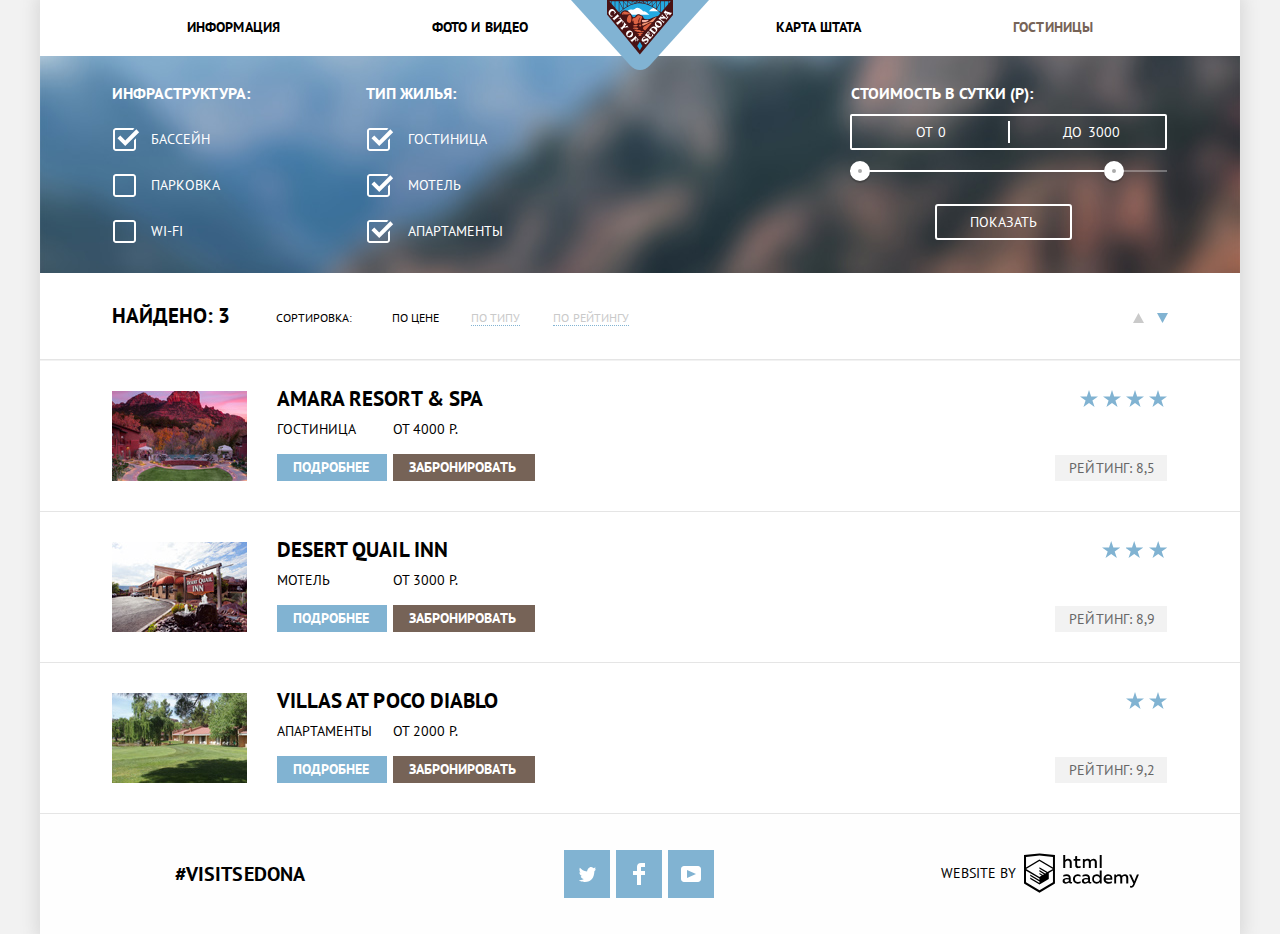
==== commit 8bebecdd: "Окончательный вариант 2" ====
--- a/hotels.html
+++ b/hotels.html
@@ -3,8 +3,9 @@
 <head>
 	<meta charset="utf-8">
 	<title>HTML Academy: Седона — отели Седоны</title>
-	<link rel="stylesheet" href="css/normalize.css">
-	<link rel="stylesheet" href="css/style.css">
+  <link rel="stylesheet" href="https://fonts.googleapis.com/css?family=PT+Sans:400,700&amp;subset=cyrillic">
+	<link rel="stylesheet" href="css/normalize.min.css">
+	<link rel="stylesheet" href="css/style.min.css">
 </head>
 <body>
 	<div class="wrapper">
@@ -17,9 +18,7 @@
           <li><a href="#" class="current">Гостиницы</a></li>
         </ul>
       </nav>
-      <div class="site_logo">
-        <a href="index.html" title="Главня страница"></a>
-      </div>
+        <a class="site_logo" href="index.html" title="Главня страница"></a>
     </header>
 
     <main>
@@ -30,8 +29,8 @@
             <fieldset class="filter_infrastructure">
               <legend>Инфраструктура:</legend>
               <p>
-                <input type="checkbox" id="swimming-pool" class="hidden_text filter_checkbox" name="pool" checked>
-                <label for="swimming-pool"><span>Бассейн</span></label>
+                <input type="checkbox" id="swimming_pool" class="hidden_text filter_checkbox" name="pool" checked>
+                <label for="swimming_pool"><span>Бассейн</span></label>
                 <p>
                   <input type="checkbox" id="parking" class="hidden_text filter_checkbox" name="parking">
                   <label for="parking"><span>Парковка</span></label>
@@ -92,7 +91,7 @@
         <div class="sorting">
           <span>Сортировка:</span>
           <ul>
-            <li><a class="sort-active">По цене</a></li>
+            <li><a class="sort_active">По цене</a></li>
             <li><a href="#" class="sort">По типу</a></li>
             <li><a href="#" class="sort">По рейтингу</a></li>
           </ul>
@@ -122,7 +121,7 @@
         <ul class="list_hotels">
           <li class="hotel_elem">
             <div class="hotel_image_block">
-              <img src="img/amara.jpg" class="hotel_image" width="135" height="90">
+              <img src="img/amara.jpg" class="hotel_image" width="135" height="90" alt="Отель Amara">
             </div>
 
             <div class="main_information">
@@ -144,7 +143,7 @@
           </li>
           <li class="hotel_elem">
             <div class="hotel_image_block">
-              <img src="img/desert.jpg" class="hotel_image" width="135" height="90">
+              <img src="img/desert.jpg" class="hotel_image" width="135" height="90" alt="Мотель Desert">
             </div>
 
             <div class="main_information">
@@ -167,7 +166,7 @@
 
           <li class="hotel_elem">
             <div class="hotel_image_block">
-              <img src="img/villas.jpg" class="hotel_image" width="135" height="90" alt="Отель Diablo">
+              <img src="img/villas.jpg" class="hotel_image" width="135" height="90" alt="Апартаменты Diablo">
             </div>
 
             <div class="main_information">
@@ -193,7 +192,7 @@
 
     <footer class="footer">
       <div class="visit_sedona_hashtag">
-          <p>#VISITSEDONA</p>
+          <p>#visitsedona</p>
         </div>
 
         <div class="social_block">
--- a/css/style.min.css
+++ b/css/style.min.css
@@ -0,0 +1 @@
+@charset "utf-8";@-webkit-keyframes bounce{0%{top:-60%}to{top:0}}@keyframes bounce{0%{top:-60%}to{top:0}}@-webkit-keyframes shake{0%,to{-webkit-transform:translateX(0);transform:translateX(0)}10%,30%,50%,70%,90%{-webkit-transform:translateX(-10px);transform:translateX(-10px)}20%,40%,60%,80%{-webkit-transform:translateX(10px);transform:translateX(10px)}}@keyframes shake{0%,to{-webkit-transform:translateX(0);transform:translateX(0)}10%,30%,50%,70%,90%{-webkit-transform:translateX(-10px);transform:translateX(-10px)}20%,40%,60%,80%{-webkit-transform:translateX(10px);transform:translateX(10px)}}.navigation_main ul,body{line-height:26px;font-size:14px;color:#000}body{padding:0;min-width:1200px;letter-spacing:.05px;font-family:"PT Sans","Tahoma",sans-serif;text-transform:uppercase;margin:0 auto;font-weight:400;background-color:#f2f2f2}.wrapper{width:1200px;margin-left:auto;margin-right:auto;-webkit-box-shadow:0 0 15px 5px #dbdbdb;box-shadow:0 0 15px 5px #dbdbdb}.hidden_text{position:absolute;width:1px;height:1px;margin:-1px;border:0;padding:0;white-space:nowrap;-webkit-clip-path:inset(100%);clip-path:inset(100%);clip:rect(0 0 0 0);overflow:hidden}.header_main{position:relative;-webkit-box-align:center;-ms-flex-align:center;align-items:center;margin-bottom:0;min-height:56px}a{text-decoration:none;color:#000}.site_logo{position:absolute;z-index:1;top:0;left:0;right:0;bottom:0;margin:0 auto;display:block;width:138px;height:70px;background-image:url(../img/logo.svg);background-repeat:no-repeat}.navigation_main ul{display:-webkit-box;display:-ms-flexbox;display:flex;-ms-flex-wrap:wrap;flex-wrap:wrap;-webkit-box-orient:horizontal;-webkit-box-direction:normal;-ms-flex-direction:row;flex-direction:row;-ms-flex-pack:distribute;justify-content:space-around;margin:0;padding-top:14px;padding-left:0;padding-bottom:16px;font-weight:700;list-style:none;background-color:#fff}.navigation_main li{display:flex;-webkit-box-sizing:border-box;box-sizing:border-box}.navigation_main li:nth-child(4n+2){text-align:left}.navigation_main li:nth-child(4n){margin-right:71px;text-align:right}.navigation_main li:nth-child(4n+1){margin-left:71px;text-align:left}.navigation_main li:nth-child(4n+3){margin-left:96px;text-align:right}.navigation_main a{color:#000;font-weight:700}.navigation_main a:hover{color:#81b3d2}.navigation_main a:active{color:#c1c1c1}.navigation_main .current{color:#766357}.welcome_block{background-image:url(../img/mainbackground.jpg);background-repeat:no-repeat;background-color:#334a50;width:1200px;height:508px;position:relative}.poster{padding-top:76px;margin-bottom:0;text-align:center}.poster::before{background-image:url(../img/mask.png);background-repeat:no-repeat;background-size:100.1%;display:block;content:"";width:1200px;height:58px;position:absolute;bottom:0}.reasons_title{margin:0;padding-top:61px;padding-bottom:50px;background-color:#fff;text-align:center;-webkit-box-sizing:border-box;box-sizing:border-box}.reasons_title b{display:block;width:500px;font-size:21px;margin:0 auto 27px}.reasons_title p{margin:0}.reason,.reason_gray_list_elem,.reason_text{display:-webkit-box;display:-ms-flexbox;display:flex;-ms-flex-wrap:wrap;flex-wrap:wrap;-webkit-box-sizing:border-box;box-sizing:border-box;min-height:256px}.reason{-webkit-box-pack:justify;-ms-flex-pack:justify;justify-content:space-between;-ms-flex-line-pack:center;align-content:center;text-align:center;width:1200px;-webkit-box-align:start;-ms-flex-align:start;align-items:flex-start}.reason_gray_list_elem,.reason_text{-webkit-box-orient:vertical;-webkit-box-direction:normal;-ms-flex-direction:column;flex-direction:column;-webkit-box-align:center;-ms-flex-align:center;align-items:center;width:400px;-webkit-box-flex:1;-ms-flex-positive:1;flex-grow:1;padding:47px 48px 20px;background-color:#81b3d2;color:#fff;line-height:21px;font-size:14px}.reason_gray_list_elem h2,.reason_text h2{width:160px;margin:0 auto 24px}.reason_text span{margin-bottom:21px}.reason_gray_list_elemm p,.reason_text p{margin-top:0}.reason_gray_list_elem{padding:47px 60px 20px;background-color:#eee;color:#000}.reason_image{max-height:256px}.reason_gray_list_elem span{padding-top:0}.reason_gray_list_elem:nth-child(3) p{width:260px}.reason_elem_icon_list,.reason_elem_icon_list li{display:-webkit-box;display:-ms-flexbox;display:flex;min-height:330px}.reason_elem_icon_list{-webkit-box-align:end;-ms-flex-align:end;align-items:flex-end;-ms-flex-wrap:wrap;flex-wrap:wrap;background-color:#fff;margin:0;padding:0;list-style:none;width:1200px}.reason_elem_icon_list li{-webkit-box-orient:vertical;-webkit-box-direction:normal;-ms-flex-direction:column;flex-direction:column;-ms-flex-negative:0;flex-shrink:0;-webkit-box-flex:1;-ms-flex-positive:1;flex-grow:1;text-align:center;-webkit-box-sizing:border-box;box-sizing:border-box;width:400px;margin-top:0;margin-bottom:auto;padding-top:162px;padding-bottom:80px}.reason_elem_icon_list li b{line-height:21px;font-size:21px}.reason_elem_icon_list li p{line-height:21px;margin:24px 50px 0}.reason_elem_icon_list li:nth-child(1){background-image:url(../img/home-icon.svg);background-repeat:no-repeat;background-position-x:162px;background-position-y:61px}.reason_elem_icon_list li:nth-child(2){background-image:url(../img/food-icon.svg);background-repeat:no-repeat;background-position-x:163px;background-position-y:62px}.reason_elem_icon_list li:nth-child(3){background-image:url(../img/gift-icon.svg);background-repeat:no-repeat;background-position-x:168px;background-position-y:57px}.reason_gray_list,.search_hotels{display:-webkit-box;display:-ms-flexbox;display:flex;position:relative;-webkit-box-direction:normal;text-align:center}.reason_gray_list{-ms-flex-wrap:wrap;flex-wrap:wrap;margin:0;padding:0;width:1200px;min-height:256px;-webkit-box-orient:horizontal;-ms-flex-direction:row;flex-direction:row;-webkit-box-sizing:border-box;box-sizing:border-box;z-index:1}.search_hotels{-webkit-box-orient:vertical;-ms-flex-direction:column;flex-direction:column;background-color:#fff;-webkit-box-sizing:content-box;box-sizing:content-box;line-height:24px;z-index:10}.search_hotels h2{font-size:30px;font-weight:700;margin-top:57px;margin-bottom:30px;padding:0}.search_hotels p{margin-top:0;margin-bottom:46px}.search_hotel_show,.search_hotel_show:active,.search_hotel_show:hover{font-size:21px;font-weight:700;line-height:26px;width:570px;margin:auto auto 0;padding-top:30px;padding-bottom:30px;background-color:#766357;color:#fff}.search_hotel_show:active,.search_hotel_show:hover{background-color:#604e43}.search_hotel_show:active{background-color:#503e33;color:#928a85}.form_sec_search.no-js{display:block;-webkit-animation-name:none;animation-name:none}.form_sec_search{display:none;position:absolute;top:0;margin-left:315px;margin-right:315px}.form_sec_search-show{display:block;-webkit-animation-name:bounce;animation-name:bounce;-webkit-animation-duration:.6s;animation-duration:.6s}.form_sec_search-error{display:block;-webkit-animation-name:shake;animation-name:shake;-webkit-animation:shake .6s;animation:shake .6s}.form_data_error{-webkit-animation:shake;animation:shake;-webkit-animation-duration:.6s;animation-duration:.6s}.search .search-hotel:hover{background-color:#604e43}.search .search-hotel:active{background-color:#503e33;color:#857871}.hotel_search_form{display:-webkit-box;display:-ms-flexbox;display:flex;-ms-flex-wrap:wrap;flex-wrap:wrap;-webkit-box-pack:justify;-ms-flex-pack:justify;justify-content:space-between;background-color:#fff;width:570px;-webkit-box-sizing:border-box;box-sizing:border-box;margin-left:auto;margin-right:auto;padding:55px;font-weight:700}.date_input,.entry_date,.out_date{-webkit-box-sizing:border-box;box-sizing:border-box;height:38px}.entry_date,.out_date{display:-webkit-box;display:-ms-flexbox;display:flex;margin:0 0 29px;-webkit-box-pack:justify;-ms-flex-pack:justify;justify-content:space-between;-webkit-box-align:baseline;-ms-flex-align:baseline;align-items:baseline;position:relative;width:460px}.date_input{width:347px;margin-left:10px;padding-left:10px;border:2px solid #f2f2f2;background-color:#f2f2f2;color:#000;text-transform:uppercase;font-weight:700;line-height:26px}.date_input:hover{background-color:#ebebeb;border:2px solid #ebebeb;color:#000}.date_input:focus{background-color:#fff;border:2px solid #e5e5e5}.date_input::-webkit-input-placeholder{color:#000}.date_input::-moz-placeholder{color:#000}.calendar{position:absolute;width:25px;height:25px;top:8px;right:7px;border:0;padding:0;fill:#a9a9aa;background-color:transparent}.calendar:hover{fill:#000;outline:0}.calendar:active{fill:#81b3d2;outline:0}.people{display:-webkit-box;display:-ms-flexbox;display:flex;-webkit-box-orient:horizontal;-webkit-box-direction:normal;-ms-flex-direction:row;flex-direction:row;-webkit-box-align:center;-ms-flex-align:center;align-items:center;height:40px;margin-top:0;margin-bottom:54px}.quantity_people{width:38px;height:38px;text-align:center;margin:0;-webkit-box-sizing:border-box;box-sizing:border-box;background-color:#f2f2f2}.adult>label{padding-right:40px}.child>label{padding-right:27px}.button_blue,.math,.quantity_people{font-weight:700;border:0}.math{display:block;padding:0;width:38px;height:38px;font-size:24px;background-color:#f2f2f2;color:#a9a9a9}.math:hover{color:#000}.math:active{color:#81b3d2}.button_blue{width:460px;height:58px;font-size:21px;line-height:26px;text-transform:uppercase;background-color:#81b3d2;color:#f2f2f2}.button_blue:hover{background-color:#669ec0}.button_blue:active{background-color:#5496bd;color:#88b6d1}.main_footer{position:relative;height:593px}.footer,.social_block,.visit_sedona_hashtag{display:-webkit-box;display:-ms-flexbox;display:flex}.footer{-webkit-box-orient:horizontal;-webkit-box-direction:normal;-ms-flex-direction:row;flex-direction:row;-webkit-box-pack:justify;-ms-flex-pack:justify;justify-content:space-between;min-height:120px;padding:0;background-color:rgba(255,255,255,.9);width:1200px}.main_footer .footer{position:absolute;bottom:0}.social_block,.visit_sedona_hashtag{width:400px;-webkit-box-align:center;-ms-flex-align:center;align-items:center}.visit_sedona_hashtag{-webkit-box-pack:center;-ms-flex-pack:center;justify-content:center;-ms-flex-wrap:wrap;flex-wrap:wrap;font-weight:700;font-size:20px;line-height:26px;margin:0}.social_block{padding:0}.academy_logo,.button_social,.social_block ul{display:-webkit-box;display:-ms-flexbox;display:flex;-webkit-box-pack:center;-ms-flex-pack:center;justify-content:center}.social_block ul{-ms-flex-wrap:wrap;flex-wrap:wrap;margin:0 auto 0 124px;padding:0;list-style:none}.social_block li{margin-right:6px;margin-top:6px;margin-bottom:6px}.academy_logo,.button_social{-webkit-box-align:center;-ms-flex-align:center;align-items:center}.button_social{height:48px;background-color:#81b3d2;width:46px}.button_social:hover{background-color:#669ec0}.button_social:active{background-color:#5496bd}.button_social:active path{fill:#88b6d1}.academy_logo{-webkit-box-orient:horizontal;-webkit-box-direction:normal;-ms-flex-direction:row;flex-direction:row;-ms-flex-wrap:wrap;flex-wrap:wrap;width:400px;min-height:120px;margin:0}.developed_by{padding-right:8px;margin-top:11px}.academy_logo a{height:44px}.filter_block{width:1056px;min-height:160px;padding:27px 72px 6px;background-image:url(../img/rangebackground.jpg);background-position:center;background-color:#465356}.filter{display:-webkit-box;display:-ms-flexbox;display:flex;-webkit-box-orient:horizontal;-webkit-box-direction:normal;-ms-flex-direction:row;flex-direction:row}.filter_hotel_type,.filter_infrastructure{display:block;position:relative;width:240px;min-height:160px;padding:0;color:#fff;border:0;margin:0}.filter_hotel_type{width:480px}.filter_block_hotel_type{padding-left:14px;-webkit-box-sizing:border-box;box-sizing:border-box;width:497px}.filter_hotel_type legend,.filter_infrastructure legend{font-size:16px;font-weight:700;line-height:21px;margin-bottom:25px}.filter_hotel_type p,.filter_infrastructure p{line-height:21px;height:23px;margin:0 0 23px;padding-left:27px}.filter_infrastructure span{padding-left:12px}.filter_hotel_type span{padding-left:15px}.filter label{position:relative;cursor:pointer;-webkit-user-select:none;-moz-user-select:none;-ms-user-select:none;user-select:none}.filter_checkbox{position:absolute;width:20px;height:20px}.filter_checkbox:focus+label{outline:thin dotted;outline:5px auto -webkit-focus-ring-color}.filter_checkbox:checked+label span::before{position:absolute;content:"";display:block;width:27px;height:27px;left:-26px;top:-2px;background-image:url(../img/active-checkbox.svg);background-repeat:no-repeat}.filter_checkbox+label span::before{position:absolute;content:"";display:block;width:27px;height:27px;left:-26px;top:-2px;background-image:url(../img/unactive-checkbox.svg);background-repeat:no-repeat}.filter_checkbox:checked:disabled+label,.filter_checkbox:disabled+label{cursor:default;opacity:.5}.results_header{display:-webkit-box;display:-ms-flexbox;display:flex;-webkit-box-align:center;-ms-flex-align:center;align-items:center;-webkit-box-sizing:content-box;box-sizing:content-box;min-height:86px;padding-left:72px;padding-right:72px;margin-bottom:1px;width:1056px;background-color:#fff;border-bottom:1px solid #e5e5e5}.results_quantity{width:135px;font-size:21px;line-height:26px;font-weight:700}.sorting{display:-webkit-box;display:-ms-flexbox;display:flex;-webkit-box-align:center;-ms-flex-align:center;align-items:center;font-size:12px;line-height:18px;width:810px;min-height:86px;padding-top:4px;padding-left:29px;-webkit-box-sizing:border-box;box-sizing:border-box}.filter_block_range{width:320px;min-height:160px;color:#fff;border:0}.filter_range{display:block;position:relative;height:160px;width:317px;padding:0;margin-left:2px;border:0}.filter_range legend{margin-bottom:10px;margin-left:1px;font-size:16px;font-weight:700;line-height:21px}.price_parameters{height:36px;margin-bottom:20px;border:2px solid #fff;border-radius:2px;font-size:0;position:relative;-webkit-box-sizing:border-box;box-sizing:border-box}.price_parameters::after{content:"";position:absolute;top:50%;left:50%;width:2px;height:22px;-webkit-transform:translate(-50%,-50%);-ms-transform:translate(-50%,-50%);transform:translate(-50%,-50%);background:#fff}.max_price,.min_price{height:32px}.max_price input,.min_price input{height:32px;vertical-align:top;-webkit-box-sizing:border-box;box-sizing:border-box}.price_parameters .max_price{padding-left:55px}.range_parameters{position:relative;margin-bottom:32px}.range_parameters .scale{height:2px;background:rgba(255,255,255,.3)}.range_parameters .bar{width:80%;height:2px;background:#fff}.range_toggle{position:absolute;top:-9px;width:4px;height:4px;background:#ababab;border:8px solid #fff;border-radius:50%;-webkit-box-shadow:0 2px 1px 0 rgba(0,1,1,.2);box-shadow:0 2px 1px 0 rgba(0,1,1,.2);cursor:pointer}.filter_range input[type=submit]{display:block;width:137px;height:36px;-webkit-box-sizing:border-box;box-sizing:border-box;margin:32px 30% 0 auto;color:#fff;background-color:transparent;border:2px solid #fff;border-radius:3px;font-size:14px;line-height:21px;text-transform:uppercase}.filter_range input[type=submit]:focus,.filter_range input[type=submit]:hover{color:#000;background:#fff}.range_toggle:hover{background:#1c4f80;-webkit-transform:scale(1.1);-ms-transform:scale(1.1);transform:scale(1.1)}.range_toggle_min{left:0}.range_toggle_max{left:80%}.price_parameters label{display:inline-block;font-size:14px;line-height:32px;vertical-align:top;font-weight:400;padding-left:64px;width:92px;cursor:pointer}.price_parameters input{width:50px;margin:0;color:inherit;font:inherit;background:0 0;border:0}.sort{color:#cacaca;border-bottom:1px dotted #81b3d2}.results_search .hotel_link:hover,.sort-active,.sort:hover{color:#81b3d2}.sort:active{color:#231f20}.sorting ul{margin:0;padding-left:39px}.sorting li{display:inline-block;vertical-align:center;list-style:none}.sorting li:nth-child(2n){padding-left:29px}.sorting li:nth-child(3n){padding-left:30px}.sorting_up_down,.sorting_up_down ul{margin:35px auto auto;height:20px;width:110px}.sorting_up_down ul{list-style:none;display:-webkit-box;display:-ms-flexbox;display:flex;-webkit-box-pack:end;-ms-flex-pack:end;justify-content:flex-end;-ms-flex-line-pack:center;align-content:center;-webkit-box-align:center;-ms-flex-align:center;align-items:center;margin:0;padding:0}.sorting_up_down li:nth-child(1){margin-right:13px}.sorting_up_down li:nth-child(1) path{fill:#cacaca}.sorting_up_down li:nth-child(1) path:hover{fill:#231f20}.sorting_up_down li:nth-child(1) path:active,.sorting_up_down li:nth-child(2) path,.sorting_up_down li:nth-child(2) path:active{fill:#81b3d2}.hotel_image_block{height:150px}.main_information{display:-webkit-box;display:-ms-flexbox;display:flex;-webkit-box-orient:vertical;-webkit-box-direction:normal;-ms-flex-direction:column;flex-direction:column;min-height:150px;width:258px;margin-right:auto}.hotel_title{margin:0 0 4px;padding-top:25px;padding-bottom:0;min-height:26px}.hotel_description{display:-webkit-box;display:-ms-flexbox;display:flex;-ms-flex-wrap:wrap;flex-wrap:wrap;-webkit-box-pack:justify;-ms-flex-pack:justify;justify-content:space-between;width:258px;margin:0;padding:0}.hotel_type{width:110px}.price{margin-left:6px;width:142px}.button-hotel{display:-webkit-box;display:-ms-flexbox;display:flex;-ms-flex-wrap:wrap;flex-wrap:wrap;-webkit-box-pack:justify;-ms-flex-pack:justify;justify-content:space-between;-webkit-box-align:center;-ms-flex-align:center;align-items:center;margin-bottom:0;margin-top:auto;padding-bottom:30px;min-height:27px}.button_information{padding-right:16px;padding-left:16px}.results_search{background-color:#fff}.results_search li{list-style:none;min-height:150px}.results_search .hotel_link{color:#000}.results_search .hotel_link:active{color:#b2b2b2}.results_search .more{font-weight:700;width:110px;height:27px;color:#fff;background-color:#81b3d2}.results_search .more:hover{background-color:#669ec0;color:#fff}.results_search .more:active{background-color:#5496bd;color:#88b6d1}.rating,.results_search .more,.results_search .reserve{-webkit-box-sizing:border-box;box-sizing:border-box}.results_search .reserve{font-weight:700;width:142px;height:27px;color:#fff;background-color:#766357}.results_search .reserve:hover{color:#fff;background-color:#604e43}.results_search .reserve:active{color:#857871;background-color:#503e33}.rating{background-color:#f2f2f2;color:#666;padding:4px 12px 4px 14px;width:111px;height:28px}.star-four,.star-three,.star-two{background-image:url(../img/star.svg);height:17px;width:87px;display:block;background-repeat:space}.star-three,.star-two{width:65px}.star-two{width:41px}.logo-academy{fill:#000}.logo-academy:hover{fill:#81b3d2}.logo-academy:active{fill:#bdbbbc}.hotel_elem,.list_hotels{display:-webkit-box;display:-ms-flexbox;display:flex}.list_hotels{-webkit-box-orient:vertical;-webkit-box-direction:normal;-ms-flex-direction:column;flex-direction:column;min-width:1200px;margin:0;padding:0}.hotel_elem{-webkit-box-pack:stretch;-ms-flex-pack:stretch;justify-content:stretch;min-height:150px;border-bottom:1px solid #e5e5e5}.hotel_image{padding:30px 30px 30px 72px}.rating_block{margin-top:29px;margin-right:73px;margin-bottom:30px;padding-right:0;padding-left:0;padding-bottom:0;display:block}.star{margin:0 0 48px auto;padding-bottom:0}@media screen and (-ms-high-contrast:active),(-ms-high-contrast:none){.sorting{display:-webkit-box;display:-ms-flexbox;display:flex;-webkit-box-align:center;-ms-flex-align:center;align-items:center;font-size:12px;line-height:18px;width:810px;min-height:86px;padding-top:36px;padding-left:29px;-webkit-box-sizing:border-box;box-sizing:border-box}.calendar{right:13px}.search_hotel_show{width:auto}}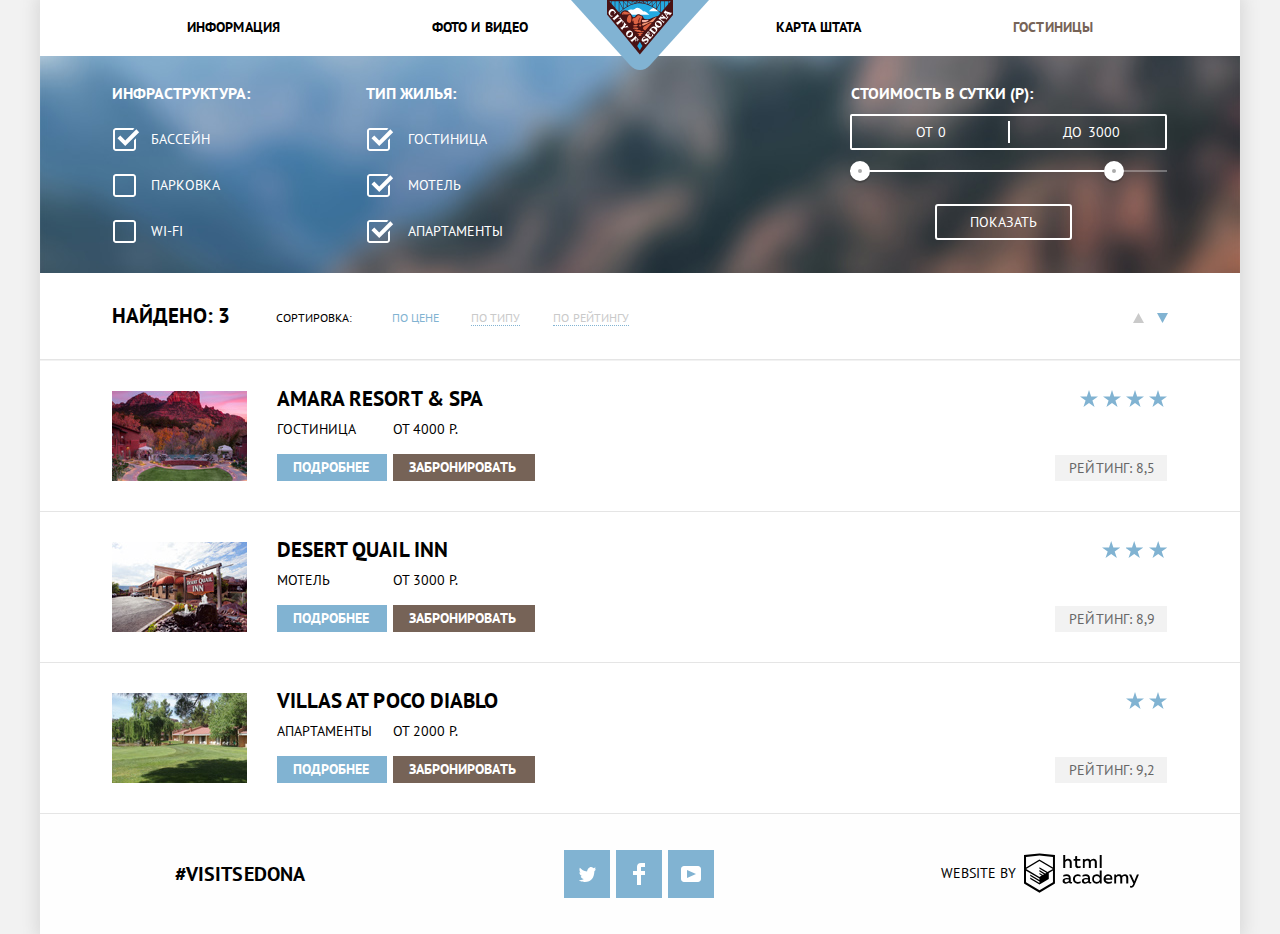
==== commit 3d9eef74: "Окончательный вариант 3" ====
--- a/hotels.html
+++ b/hotels.html
@@ -130,14 +130,14 @@
                 <span class="hotel_type">Гостиница</span>
                 <span class="price"> от 4000 Р.</span>
               </p>
-              <p class="button-hotel">
+              <p class="button_hotel">
                 <a href="#" class="more button_information">Подробнее</a>
                 <a href="#" class="reserve button_information">Забронировать</a>
               </p>
             </div>
 
             <div class="rating_block">
-              <span class="star star-four"></span>
+              <span class="star star_four"></span>
               <span class="rating">Рейтинг: 8,5</span>
             </div>
           </li>
@@ -152,14 +152,14 @@
                 <span class="hotel_type">Мотель</span>
                 <span class="price">от 3000 Р.</span>
               </p>
-              <p class="button-hotel">
+              <p class="button_hotel">
                 <a href="#" class="more button_information">Подробнее</a>
                 <a href="#" class="reserve button_information">Забронировать</a>
               </p>
             </div>
 
             <div class="rating_block">
-              <span class="star  star-three"></span>
+              <span class="star  star_three"></span>
               <span class="rating">Рейтинг: 8,9</span>
             </div>
           </li>
@@ -175,14 +175,14 @@
                 <span class="hotel_type">Апартаменты</span>
                 <span class="price">от 2000 Р.</span>
               </p>
-              <p class="button-hotel">
+              <p class="button_hotel">
                 <a href="#" class="more button_information">Подробнее</a>
                 <a href="#" class="reserve button_information">Забронировать</a>
               </p>
             </div>
 
             <div class="rating_block">
-              <span class="star star-two"></span>
+              <span class="star star_two"></span>
               <span class="rating">Рейтинг: 9,2</span>
             </div>
           </li>
--- a/css/style.min.css
+++ b/css/style.min.css
@@ -1 +1 @@
-@charset "utf-8";@-webkit-keyframes bounce{0%{top:-60%}to{top:0}}@keyframes bounce{0%{top:-60%}to{top:0}}@-webkit-keyframes shake{0%,to{-webkit-transform:translateX(0);transform:translateX(0)}10%,30%,50%,70%,90%{-webkit-transform:translateX(-10px);transform:translateX(-10px)}20%,40%,60%,80%{-webkit-transform:translateX(10px);transform:translateX(10px)}}@keyframes shake{0%,to{-webkit-transform:translateX(0);transform:translateX(0)}10%,30%,50%,70%,90%{-webkit-transform:translateX(-10px);transform:translateX(-10px)}20%,40%,60%,80%{-webkit-transform:translateX(10px);transform:translateX(10px)}}.navigation_main ul,body{line-height:26px;font-size:14px;color:#000}body{padding:0;min-width:1200px;letter-spacing:.05px;font-family:"PT Sans","Tahoma",sans-serif;text-transform:uppercase;margin:0 auto;font-weight:400;background-color:#f2f2f2}.wrapper{width:1200px;margin-left:auto;margin-right:auto;-webkit-box-shadow:0 0 15px 5px #dbdbdb;box-shadow:0 0 15px 5px #dbdbdb}.hidden_text{position:absolute;width:1px;height:1px;margin:-1px;border:0;padding:0;white-space:nowrap;-webkit-clip-path:inset(100%);clip-path:inset(100%);clip:rect(0 0 0 0);overflow:hidden}.header_main{position:relative;-webkit-box-align:center;-ms-flex-align:center;align-items:center;margin-bottom:0;min-height:56px}a{text-decoration:none;color:#000}.site_logo{position:absolute;z-index:1;top:0;left:0;right:0;bottom:0;margin:0 auto;display:block;width:138px;height:70px;background-image:url(../img/logo.svg);background-repeat:no-repeat}.navigation_main ul{display:-webkit-box;display:-ms-flexbox;display:flex;-ms-flex-wrap:wrap;flex-wrap:wrap;-webkit-box-orient:horizontal;-webkit-box-direction:normal;-ms-flex-direction:row;flex-direction:row;-ms-flex-pack:distribute;justify-content:space-around;margin:0;padding-top:14px;padding-left:0;padding-bottom:16px;font-weight:700;list-style:none;background-color:#fff}.navigation_main li{display:flex;-webkit-box-sizing:border-box;box-sizing:border-box}.navigation_main li:nth-child(4n+2){text-align:left}.navigation_main li:nth-child(4n){margin-right:71px;text-align:right}.navigation_main li:nth-child(4n+1){margin-left:71px;text-align:left}.navigation_main li:nth-child(4n+3){margin-left:96px;text-align:right}.navigation_main a{color:#000;font-weight:700}.navigation_main a:hover{color:#81b3d2}.navigation_main a:active{color:#c1c1c1}.navigation_main .current{color:#766357}.welcome_block{background-image:url(../img/mainbackground.jpg);background-repeat:no-repeat;background-color:#334a50;width:1200px;height:508px;position:relative}.poster{padding-top:76px;margin-bottom:0;text-align:center}.poster::before{background-image:url(../img/mask.png);background-repeat:no-repeat;background-size:100.1%;display:block;content:"";width:1200px;height:58px;position:absolute;bottom:0}.reasons_title{margin:0;padding-top:61px;padding-bottom:50px;background-color:#fff;text-align:center;-webkit-box-sizing:border-box;box-sizing:border-box}.reasons_title b{display:block;width:500px;font-size:21px;margin:0 auto 27px}.reasons_title p{margin:0}.reason,.reason_gray_list_elem,.reason_text{display:-webkit-box;display:-ms-flexbox;display:flex;-ms-flex-wrap:wrap;flex-wrap:wrap;-webkit-box-sizing:border-box;box-sizing:border-box;min-height:256px}.reason{-webkit-box-pack:justify;-ms-flex-pack:justify;justify-content:space-between;-ms-flex-line-pack:center;align-content:center;text-align:center;width:1200px;-webkit-box-align:start;-ms-flex-align:start;align-items:flex-start}.reason_gray_list_elem,.reason_text{-webkit-box-orient:vertical;-webkit-box-direction:normal;-ms-flex-direction:column;flex-direction:column;-webkit-box-align:center;-ms-flex-align:center;align-items:center;width:400px;-webkit-box-flex:1;-ms-flex-positive:1;flex-grow:1;padding:47px 48px 20px;background-color:#81b3d2;color:#fff;line-height:21px;font-size:14px}.reason_gray_list_elem h2,.reason_text h2{width:160px;margin:0 auto 24px}.reason_text span{margin-bottom:21px}.reason_gray_list_elemm p,.reason_text p{margin-top:0}.reason_gray_list_elem{padding:47px 60px 20px;background-color:#eee;color:#000}.reason_image{max-height:256px}.reason_gray_list_elem span{padding-top:0}.reason_gray_list_elem:nth-child(3) p{width:260px}.reason_elem_icon_list,.reason_elem_icon_list li{display:-webkit-box;display:-ms-flexbox;display:flex;min-height:330px}.reason_elem_icon_list{-webkit-box-align:end;-ms-flex-align:end;align-items:flex-end;-ms-flex-wrap:wrap;flex-wrap:wrap;background-color:#fff;margin:0;padding:0;list-style:none;width:1200px}.reason_elem_icon_list li{-webkit-box-orient:vertical;-webkit-box-direction:normal;-ms-flex-direction:column;flex-direction:column;-ms-flex-negative:0;flex-shrink:0;-webkit-box-flex:1;-ms-flex-positive:1;flex-grow:1;text-align:center;-webkit-box-sizing:border-box;box-sizing:border-box;width:400px;margin-top:0;margin-bottom:auto;padding-top:162px;padding-bottom:80px}.reason_elem_icon_list li b{line-height:21px;font-size:21px}.reason_elem_icon_list li p{line-height:21px;margin:24px 50px 0}.reason_elem_icon_list li:nth-child(1){background-image:url(../img/home-icon.svg);background-repeat:no-repeat;background-position-x:162px;background-position-y:61px}.reason_elem_icon_list li:nth-child(2){background-image:url(../img/food-icon.svg);background-repeat:no-repeat;background-position-x:163px;background-position-y:62px}.reason_elem_icon_list li:nth-child(3){background-image:url(../img/gift-icon.svg);background-repeat:no-repeat;background-position-x:168px;background-position-y:57px}.reason_gray_list,.search_hotels{display:-webkit-box;display:-ms-flexbox;display:flex;position:relative;-webkit-box-direction:normal;text-align:center}.reason_gray_list{-ms-flex-wrap:wrap;flex-wrap:wrap;margin:0;padding:0;width:1200px;min-height:256px;-webkit-box-orient:horizontal;-ms-flex-direction:row;flex-direction:row;-webkit-box-sizing:border-box;box-sizing:border-box;z-index:1}.search_hotels{-webkit-box-orient:vertical;-ms-flex-direction:column;flex-direction:column;background-color:#fff;-webkit-box-sizing:content-box;box-sizing:content-box;line-height:24px;z-index:10}.search_hotels h2{font-size:30px;font-weight:700;margin-top:57px;margin-bottom:30px;padding:0}.search_hotels p{margin-top:0;margin-bottom:46px}.search_hotel_show,.search_hotel_show:active,.search_hotel_show:hover{font-size:21px;font-weight:700;line-height:26px;width:570px;margin:auto auto 0;padding-top:30px;padding-bottom:30px;background-color:#766357;color:#fff}.search_hotel_show:active,.search_hotel_show:hover{background-color:#604e43}.search_hotel_show:active{background-color:#503e33;color:#928a85}.form_sec_search.no-js{display:block;-webkit-animation-name:none;animation-name:none}.form_sec_search{display:none;position:absolute;top:0;margin-left:315px;margin-right:315px}.form_sec_search-show{display:block;-webkit-animation-name:bounce;animation-name:bounce;-webkit-animation-duration:.6s;animation-duration:.6s}.form_sec_search-error{display:block;-webkit-animation-name:shake;animation-name:shake;-webkit-animation:shake .6s;animation:shake .6s}.form_data_error{-webkit-animation:shake;animation:shake;-webkit-animation-duration:.6s;animation-duration:.6s}.search .search-hotel:hover{background-color:#604e43}.search .search-hotel:active{background-color:#503e33;color:#857871}.hotel_search_form{display:-webkit-box;display:-ms-flexbox;display:flex;-ms-flex-wrap:wrap;flex-wrap:wrap;-webkit-box-pack:justify;-ms-flex-pack:justify;justify-content:space-between;background-color:#fff;width:570px;-webkit-box-sizing:border-box;box-sizing:border-box;margin-left:auto;margin-right:auto;padding:55px;font-weight:700}.date_input,.entry_date,.out_date{-webkit-box-sizing:border-box;box-sizing:border-box;height:38px}.entry_date,.out_date{display:-webkit-box;display:-ms-flexbox;display:flex;margin:0 0 29px;-webkit-box-pack:justify;-ms-flex-pack:justify;justify-content:space-between;-webkit-box-align:baseline;-ms-flex-align:baseline;align-items:baseline;position:relative;width:460px}.date_input{width:347px;margin-left:10px;padding-left:10px;border:2px solid #f2f2f2;background-color:#f2f2f2;color:#000;text-transform:uppercase;font-weight:700;line-height:26px}.date_input:hover{background-color:#ebebeb;border:2px solid #ebebeb;color:#000}.date_input:focus{background-color:#fff;border:2px solid #e5e5e5}.date_input::-webkit-input-placeholder{color:#000}.date_input::-moz-placeholder{color:#000}.calendar{position:absolute;width:25px;height:25px;top:8px;right:7px;border:0;padding:0;fill:#a9a9aa;background-color:transparent}.calendar:hover{fill:#000;outline:0}.calendar:active{fill:#81b3d2;outline:0}.people{display:-webkit-box;display:-ms-flexbox;display:flex;-webkit-box-orient:horizontal;-webkit-box-direction:normal;-ms-flex-direction:row;flex-direction:row;-webkit-box-align:center;-ms-flex-align:center;align-items:center;height:40px;margin-top:0;margin-bottom:54px}.quantity_people{width:38px;height:38px;text-align:center;margin:0;-webkit-box-sizing:border-box;box-sizing:border-box;background-color:#f2f2f2}.adult>label{padding-right:40px}.child>label{padding-right:27px}.button_blue,.math,.quantity_people{font-weight:700;border:0}.math{display:block;padding:0;width:38px;height:38px;font-size:24px;background-color:#f2f2f2;color:#a9a9a9}.math:hover{color:#000}.math:active{color:#81b3d2}.button_blue{width:460px;height:58px;font-size:21px;line-height:26px;text-transform:uppercase;background-color:#81b3d2;color:#f2f2f2}.button_blue:hover{background-color:#669ec0}.button_blue:active{background-color:#5496bd;color:#88b6d1}.main_footer{position:relative;height:593px}.footer,.social_block,.visit_sedona_hashtag{display:-webkit-box;display:-ms-flexbox;display:flex}.footer{-webkit-box-orient:horizontal;-webkit-box-direction:normal;-ms-flex-direction:row;flex-direction:row;-webkit-box-pack:justify;-ms-flex-pack:justify;justify-content:space-between;min-height:120px;padding:0;background-color:rgba(255,255,255,.9);width:1200px}.main_footer .footer{position:absolute;bottom:0}.social_block,.visit_sedona_hashtag{width:400px;-webkit-box-align:center;-ms-flex-align:center;align-items:center}.visit_sedona_hashtag{-webkit-box-pack:center;-ms-flex-pack:center;justify-content:center;-ms-flex-wrap:wrap;flex-wrap:wrap;font-weight:700;font-size:20px;line-height:26px;margin:0}.social_block{padding:0}.academy_logo,.button_social,.social_block ul{display:-webkit-box;display:-ms-flexbox;display:flex;-webkit-box-pack:center;-ms-flex-pack:center;justify-content:center}.social_block ul{-ms-flex-wrap:wrap;flex-wrap:wrap;margin:0 auto 0 124px;padding:0;list-style:none}.social_block li{margin-right:6px;margin-top:6px;margin-bottom:6px}.academy_logo,.button_social{-webkit-box-align:center;-ms-flex-align:center;align-items:center}.button_social{height:48px;background-color:#81b3d2;width:46px}.button_social:hover{background-color:#669ec0}.button_social:active{background-color:#5496bd}.button_social:active path{fill:#88b6d1}.academy_logo{-webkit-box-orient:horizontal;-webkit-box-direction:normal;-ms-flex-direction:row;flex-direction:row;-ms-flex-wrap:wrap;flex-wrap:wrap;width:400px;min-height:120px;margin:0}.developed_by{padding-right:8px;margin-top:11px}.academy_logo a{height:44px}.filter_block{width:1056px;min-height:160px;padding:27px 72px 6px;background-image:url(../img/rangebackground.jpg);background-position:center;background-color:#465356}.filter{display:-webkit-box;display:-ms-flexbox;display:flex;-webkit-box-orient:horizontal;-webkit-box-direction:normal;-ms-flex-direction:row;flex-direction:row}.filter_hotel_type,.filter_infrastructure{display:block;position:relative;width:240px;min-height:160px;padding:0;color:#fff;border:0;margin:0}.filter_hotel_type{width:480px}.filter_block_hotel_type{padding-left:14px;-webkit-box-sizing:border-box;box-sizing:border-box;width:497px}.filter_hotel_type legend,.filter_infrastructure legend{font-size:16px;font-weight:700;line-height:21px;margin-bottom:25px}.filter_hotel_type p,.filter_infrastructure p{line-height:21px;height:23px;margin:0 0 23px;padding-left:27px}.filter_infrastructure span{padding-left:12px}.filter_hotel_type span{padding-left:15px}.filter label{position:relative;cursor:pointer;-webkit-user-select:none;-moz-user-select:none;-ms-user-select:none;user-select:none}.filter_checkbox{position:absolute;width:20px;height:20px}.filter_checkbox:focus+label{outline:thin dotted;outline:5px auto -webkit-focus-ring-color}.filter_checkbox:checked+label span::before{position:absolute;content:"";display:block;width:27px;height:27px;left:-26px;top:-2px;background-image:url(../img/active-checkbox.svg);background-repeat:no-repeat}.filter_checkbox+label span::before{position:absolute;content:"";display:block;width:27px;height:27px;left:-26px;top:-2px;background-image:url(../img/unactive-checkbox.svg);background-repeat:no-repeat}.filter_checkbox:checked:disabled+label,.filter_checkbox:disabled+label{cursor:default;opacity:.5}.results_header{display:-webkit-box;display:-ms-flexbox;display:flex;-webkit-box-align:center;-ms-flex-align:center;align-items:center;-webkit-box-sizing:content-box;box-sizing:content-box;min-height:86px;padding-left:72px;padding-right:72px;margin-bottom:1px;width:1056px;background-color:#fff;border-bottom:1px solid #e5e5e5}.results_quantity{width:135px;font-size:21px;line-height:26px;font-weight:700}.sorting{display:-webkit-box;display:-ms-flexbox;display:flex;-webkit-box-align:center;-ms-flex-align:center;align-items:center;font-size:12px;line-height:18px;width:810px;min-height:86px;padding-top:4px;padding-left:29px;-webkit-box-sizing:border-box;box-sizing:border-box}.filter_block_range{width:320px;min-height:160px;color:#fff;border:0}.filter_range{display:block;position:relative;height:160px;width:317px;padding:0;margin-left:2px;border:0}.filter_range legend{margin-bottom:10px;margin-left:1px;font-size:16px;font-weight:700;line-height:21px}.price_parameters{height:36px;margin-bottom:20px;border:2px solid #fff;border-radius:2px;font-size:0;position:relative;-webkit-box-sizing:border-box;box-sizing:border-box}.price_parameters::after{content:"";position:absolute;top:50%;left:50%;width:2px;height:22px;-webkit-transform:translate(-50%,-50%);-ms-transform:translate(-50%,-50%);transform:translate(-50%,-50%);background:#fff}.max_price,.min_price{height:32px}.max_price input,.min_price input{height:32px;vertical-align:top;-webkit-box-sizing:border-box;box-sizing:border-box}.price_parameters .max_price{padding-left:55px}.range_parameters{position:relative;margin-bottom:32px}.range_parameters .scale{height:2px;background:rgba(255,255,255,.3)}.range_parameters .bar{width:80%;height:2px;background:#fff}.range_toggle{position:absolute;top:-9px;width:4px;height:4px;background:#ababab;border:8px solid #fff;border-radius:50%;-webkit-box-shadow:0 2px 1px 0 rgba(0,1,1,.2);box-shadow:0 2px 1px 0 rgba(0,1,1,.2);cursor:pointer}.filter_range input[type=submit]{display:block;width:137px;height:36px;-webkit-box-sizing:border-box;box-sizing:border-box;margin:32px 30% 0 auto;color:#fff;background-color:transparent;border:2px solid #fff;border-radius:3px;font-size:14px;line-height:21px;text-transform:uppercase}.filter_range input[type=submit]:focus,.filter_range input[type=submit]:hover{color:#000;background:#fff}.range_toggle:hover{background:#1c4f80;-webkit-transform:scale(1.1);-ms-transform:scale(1.1);transform:scale(1.1)}.range_toggle_min{left:0}.range_toggle_max{left:80%}.price_parameters label{display:inline-block;font-size:14px;line-height:32px;vertical-align:top;font-weight:400;padding-left:64px;width:92px;cursor:pointer}.price_parameters input{width:50px;margin:0;color:inherit;font:inherit;background:0 0;border:0}.sort{color:#cacaca;border-bottom:1px dotted #81b3d2}.results_search .hotel_link:hover,.sort-active,.sort:hover{color:#81b3d2}.sort:active{color:#231f20}.sorting ul{margin:0;padding-left:39px}.sorting li{display:inline-block;vertical-align:center;list-style:none}.sorting li:nth-child(2n){padding-left:29px}.sorting li:nth-child(3n){padding-left:30px}.sorting_up_down,.sorting_up_down ul{margin:35px auto auto;height:20px;width:110px}.sorting_up_down ul{list-style:none;display:-webkit-box;display:-ms-flexbox;display:flex;-webkit-box-pack:end;-ms-flex-pack:end;justify-content:flex-end;-ms-flex-line-pack:center;align-content:center;-webkit-box-align:center;-ms-flex-align:center;align-items:center;margin:0;padding:0}.sorting_up_down li:nth-child(1){margin-right:13px}.sorting_up_down li:nth-child(1) path{fill:#cacaca}.sorting_up_down li:nth-child(1) path:hover{fill:#231f20}.sorting_up_down li:nth-child(1) path:active,.sorting_up_down li:nth-child(2) path,.sorting_up_down li:nth-child(2) path:active{fill:#81b3d2}.hotel_image_block{height:150px}.main_information{display:-webkit-box;display:-ms-flexbox;display:flex;-webkit-box-orient:vertical;-webkit-box-direction:normal;-ms-flex-direction:column;flex-direction:column;min-height:150px;width:258px;margin-right:auto}.hotel_title{margin:0 0 4px;padding-top:25px;padding-bottom:0;min-height:26px}.hotel_description{display:-webkit-box;display:-ms-flexbox;display:flex;-ms-flex-wrap:wrap;flex-wrap:wrap;-webkit-box-pack:justify;-ms-flex-pack:justify;justify-content:space-between;width:258px;margin:0;padding:0}.hotel_type{width:110px}.price{margin-left:6px;width:142px}.button-hotel{display:-webkit-box;display:-ms-flexbox;display:flex;-ms-flex-wrap:wrap;flex-wrap:wrap;-webkit-box-pack:justify;-ms-flex-pack:justify;justify-content:space-between;-webkit-box-align:center;-ms-flex-align:center;align-items:center;margin-bottom:0;margin-top:auto;padding-bottom:30px;min-height:27px}.button_information{padding-right:16px;padding-left:16px}.results_search{background-color:#fff}.results_search li{list-style:none;min-height:150px}.results_search .hotel_link{color:#000}.results_search .hotel_link:active{color:#b2b2b2}.results_search .more{font-weight:700;width:110px;height:27px;color:#fff;background-color:#81b3d2}.results_search .more:hover{background-color:#669ec0;color:#fff}.results_search .more:active{background-color:#5496bd;color:#88b6d1}.rating,.results_search .more,.results_search .reserve{-webkit-box-sizing:border-box;box-sizing:border-box}.results_search .reserve{font-weight:700;width:142px;height:27px;color:#fff;background-color:#766357}.results_search .reserve:hover{color:#fff;background-color:#604e43}.results_search .reserve:active{color:#857871;background-color:#503e33}.rating{background-color:#f2f2f2;color:#666;padding:4px 12px 4px 14px;width:111px;height:28px}.star-four,.star-three,.star-two{background-image:url(../img/star.svg);height:17px;width:87px;display:block;background-repeat:space}.star-three,.star-two{width:65px}.star-two{width:41px}.logo-academy{fill:#000}.logo-academy:hover{fill:#81b3d2}.logo-academy:active{fill:#bdbbbc}.hotel_elem,.list_hotels{display:-webkit-box;display:-ms-flexbox;display:flex}.list_hotels{-webkit-box-orient:vertical;-webkit-box-direction:normal;-ms-flex-direction:column;flex-direction:column;min-width:1200px;margin:0;padding:0}.hotel_elem{-webkit-box-pack:stretch;-ms-flex-pack:stretch;justify-content:stretch;min-height:150px;border-bottom:1px solid #e5e5e5}.hotel_image{padding:30px 30px 30px 72px}.rating_block{margin-top:29px;margin-right:73px;margin-bottom:30px;padding-right:0;padding-left:0;padding-bottom:0;display:block}.star{margin:0 0 48px auto;padding-bottom:0}@media screen and (-ms-high-contrast:active),(-ms-high-contrast:none){.sorting{display:-webkit-box;display:-ms-flexbox;display:flex;-webkit-box-align:center;-ms-flex-align:center;align-items:center;font-size:12px;line-height:18px;width:810px;min-height:86px;padding-top:36px;padding-left:29px;-webkit-box-sizing:border-box;box-sizing:border-box}.calendar{right:13px}.search_hotel_show{width:auto}}+@charset "utf-8";@-webkit-keyframes bounce{0%{top:-60%}to{top:0}}@keyframes bounce{0%{top:-60%}to{top:0}}@-webkit-keyframes shake{0%,to{-webkit-transform:translateX(0);transform:translateX(0)}10%,30%,50%,70%,90%{-webkit-transform:translateX(-10px);transform:translateX(-10px)}20%,40%,60%,80%{-webkit-transform:translateX(10px);transform:translateX(10px)}}@keyframes shake{0%,to{-webkit-transform:translateX(0);transform:translateX(0)}10%,30%,50%,70%,90%{-webkit-transform:translateX(-10px);transform:translateX(-10px)}20%,40%,60%,80%{-webkit-transform:translateX(10px);transform:translateX(10px)}}.navigation_main ul,body{line-height:26px;font-size:14px;color:#000}body{padding:0;min-width:1200px;letter-spacing:.05px;font-family:"PT Sans","Tahoma",sans-serif;text-transform:uppercase;margin:0 auto;font-weight:400;background-color:#f2f2f2}.wrapper{width:1200px;margin-left:auto;margin-right:auto;-webkit-box-shadow:0 0 15px 5px #dbdbdb;box-shadow:0 0 15px 5px #dbdbdb}.hidden_text{position:absolute;width:1px;height:1px;margin:-1px;border:0;padding:0;white-space:nowrap;-webkit-clip-path:inset(100%);clip-path:inset(100%);clip:rect(0 0 0 0);overflow:hidden}.header_main{position:relative;-webkit-box-align:center;-ms-flex-align:center;align-items:center;margin-bottom:0;min-height:56px}a{text-decoration:none;color:#000}.site_logo{position:absolute;z-index:1;top:0;left:0;right:0;bottom:0;margin:0 auto;display:block;width:138px;height:70px;background-image:url(../img/logo.svg);background-repeat:no-repeat}.navigation_main ul{display:-webkit-box;display:-ms-flexbox;display:flex;-ms-flex-wrap:wrap;flex-wrap:wrap;-webkit-box-orient:horizontal;-webkit-box-direction:normal;-ms-flex-direction:row;flex-direction:row;-ms-flex-pack:distribute;justify-content:space-around;margin:0;padding-top:14px;padding-left:0;padding-bottom:16px;font-weight:700;list-style:none;background-color:#fff}.navigation_main li{display:flex;-webkit-box-sizing:border-box;box-sizing:border-box}.navigation_main li:nth-child(4n+2){text-align:left}.navigation_main li:nth-child(4n){margin-right:71px;text-align:right}.navigation_main li:nth-child(4n+1){margin-left:71px;text-align:left}.navigation_main li:nth-child(4n+3){margin-left:96px;text-align:right}.navigation_main a{color:#000;font-weight:700}.navigation_main a:hover{color:#81b3d2}.navigation_main a:active{color:#c1c1c1}.navigation_main .current{color:#766357}.welcome_block{background-image:url(../img/mainbackground.jpg);background-repeat:no-repeat;background-color:#334a50;width:1200px;height:508px;position:relative}.poster{padding-top:76px;margin-bottom:0;text-align:center}.poster::before{background-image:url(../img/mask.png);background-repeat:no-repeat;background-size:100.1%;display:block;content:"";width:1200px;height:58px;position:absolute;bottom:0}.reasons_title{margin:0;padding-top:61px;padding-bottom:50px;background-color:#fff;text-align:center;-webkit-box-sizing:border-box;box-sizing:border-box}.reasons_title b{display:block;width:500px;font-size:21px;margin:0 auto 27px}.reasons_title p{margin:0}.reason,.reason_gray_list_elem,.reason_text{display:-webkit-box;display:-ms-flexbox;display:flex;-ms-flex-wrap:wrap;flex-wrap:wrap;-webkit-box-sizing:border-box;box-sizing:border-box;min-height:256px}.reason{-webkit-box-pack:justify;-ms-flex-pack:justify;justify-content:space-between;-ms-flex-line-pack:center;align-content:center;text-align:center;width:1200px;-webkit-box-align:start;-ms-flex-align:start;align-items:flex-start}.reason_gray_list_elem,.reason_text{-webkit-box-orient:vertical;-webkit-box-direction:normal;-ms-flex-direction:column;flex-direction:column;-webkit-box-align:center;-ms-flex-align:center;align-items:center;width:400px;-webkit-box-flex:1;-ms-flex-positive:1;flex-grow:1;padding:47px 48px 20px;background-color:#81b3d2;color:#fff;line-height:21px;font-size:14px}.reason_gray_list_elem h2,.reason_text h2{width:160px;margin:0 auto 24px}.reason_text span{margin-bottom:21px}.reason_gray_list_elemm p,.reason_text p{margin-top:0}.reason_gray_list_elem{padding:47px 60px 20px;background-color:#eee;color:#000}.reason_image{max-height:256px}.reason_gray_list_elem span{padding-top:0}.reason_gray_list_elem:nth-child(3) p{width:260px}.reason_elem_icon_list,.reason_elem_icon_list li{display:-webkit-box;display:-ms-flexbox;display:flex;min-height:330px}.reason_elem_icon_list{-webkit-box-align:end;-ms-flex-align:end;align-items:flex-end;-ms-flex-wrap:wrap;flex-wrap:wrap;background-color:#fff;margin:0;padding:0;list-style:none;width:1200px}.reason_elem_icon_list li{-webkit-box-orient:vertical;-webkit-box-direction:normal;-ms-flex-direction:column;flex-direction:column;-ms-flex-negative:0;flex-shrink:0;-webkit-box-flex:1;-ms-flex-positive:1;flex-grow:1;text-align:center;-webkit-box-sizing:border-box;box-sizing:border-box;width:400px;margin-top:0;margin-bottom:auto;padding-top:162px;padding-bottom:80px}.reason_elem_icon_list li b{line-height:21px;font-size:21px}.reason_elem_icon_list li p{line-height:21px;margin:24px 50px 0}.reason_elem_icon_list li:nth-child(1){background-image:url(../img/home-icon.svg);background-repeat:no-repeat;background-position-x:162px;background-position-y:61px}.reason_elem_icon_list li:nth-child(2){background-image:url(../img/food-icon.svg);background-repeat:no-repeat;background-position-x:163px;background-position-y:62px}.reason_elem_icon_list li:nth-child(3){background-image:url(../img/gift-icon.svg);background-repeat:no-repeat;background-position-x:168px;background-position-y:57px}.reason_gray_list,.search_hotels{display:-webkit-box;display:-ms-flexbox;display:flex;position:relative;-webkit-box-direction:normal;text-align:center}.reason_gray_list{-ms-flex-wrap:wrap;flex-wrap:wrap;margin:0;padding:0;width:1200px;min-height:256px;-webkit-box-orient:horizontal;-ms-flex-direction:row;flex-direction:row;-webkit-box-sizing:border-box;box-sizing:border-box;z-index:1}.search_hotels{-webkit-box-orient:vertical;-ms-flex-direction:column;flex-direction:column;background-color:#fff;-webkit-box-sizing:content-box;box-sizing:content-box;line-height:24px;z-index:10}.search_hotels h2{font-size:30px;font-weight:700;margin-top:57px;margin-bottom:30px;padding:0}.search_hotels p{margin-top:0;margin-bottom:46px}.search_hotel_show,.search_hotel_show:active,.search_hotel_show:hover{font-size:21px;font-weight:700;line-height:26px;width:570px;margin:auto auto 0;padding-top:30px;padding-bottom:30px;background-color:#766357;color:#fff}.search_hotel_show:active,.search_hotel_show:hover{background-color:#604e43}.search_hotel_show:active{background-color:#503e33;color:#928a85}.form_sec_search.no-js{display:block;-webkit-animation-name:none;animation-name:none}.form_sec_search{display:none;position:absolute;top:0;margin-left:315px;margin-right:315px}.form_sec_search-show{display:block;-webkit-animation-name:bounce;animation-name:bounce;-webkit-animation-duration:.6s;animation-duration:.6s}.form_sec_search-error{display:block;-webkit-animation-name:shake;animation-name:shake;-webkit-animation:shake .6s;animation:shake .6s}.form_data_error{-webkit-animation:shake;animation:shake;-webkit-animation-duration:.6s;animation-duration:.6s}.search .search-hotel:hover{background-color:#604e43}.search .search-hotel:active{background-color:#503e33;color:#857871}.hotel_search_form{display:-webkit-box;display:-ms-flexbox;display:flex;-ms-flex-wrap:wrap;flex-wrap:wrap;-webkit-box-pack:justify;-ms-flex-pack:justify;justify-content:space-between;background-color:#fff;width:570px;-webkit-box-sizing:border-box;box-sizing:border-box;margin-left:auto;margin-right:auto;padding:55px;font-weight:700}.date_input,.entry_date,.out_date{-webkit-box-sizing:border-box;box-sizing:border-box;height:38px}.entry_date,.out_date{display:-webkit-box;display:-ms-flexbox;display:flex;margin:0 0 29px;-webkit-box-pack:justify;-ms-flex-pack:justify;justify-content:space-between;-webkit-box-align:baseline;-ms-flex-align:baseline;align-items:baseline;position:relative;width:460px}.date_input{width:347px;margin-left:10px;padding-left:10px;border:2px solid #f2f2f2;background-color:#f2f2f2;color:#000;text-transform:uppercase;font-weight:700;line-height:26px}.date_input:hover{background-color:#ebebeb;border:2px solid #ebebeb;color:#000}.date_input:focus{background-color:#fff;border:2px solid #e5e5e5}.date_input::-webkit-input-placeholder{color:#000}.date_input::-moz-placeholder{color:#000}.calendar{position:absolute;width:25px;height:25px;top:8px;right:7px;border:0;padding:0;fill:#a9a9aa;background-color:transparent}.calendar:hover{fill:#000;outline:0}.calendar:active{fill:#81b3d2;outline:0}.people{display:-webkit-box;display:-ms-flexbox;display:flex;-webkit-box-orient:horizontal;-webkit-box-direction:normal;-ms-flex-direction:row;flex-direction:row;-webkit-box-align:center;-ms-flex-align:center;align-items:center;height:40px;margin-top:0;margin-bottom:54px}.quantity_people{width:38px;height:38px;text-align:center;margin:0;-webkit-box-sizing:border-box;box-sizing:border-box;background-color:#f2f2f2}.adult>label{padding-right:40px}.child>label{padding-right:27px}.button_blue,.math,.quantity_people{font-weight:700;border:0}.math{display:block;padding:0;width:38px;height:38px;font-size:24px;background-color:#f2f2f2;color:#a9a9a9}.math:hover{color:#000}.math:active{color:#81b3d2}.button_blue{width:460px;height:58px;font-size:21px;line-height:26px;text-transform:uppercase;background-color:#81b3d2;color:#f2f2f2}.button_blue:hover{background-color:#669ec0}.button_blue:active{background-color:#5496bd;color:#88b6d1}.main_footer{position:relative;height:593px}.footer,.social_block,.visit_sedona_hashtag{display:-webkit-box;display:-ms-flexbox;display:flex}.footer{-webkit-box-orient:horizontal;-webkit-box-direction:normal;-ms-flex-direction:row;flex-direction:row;-webkit-box-pack:justify;-ms-flex-pack:justify;justify-content:space-between;min-height:120px;padding:0;background-color:rgba(255,255,255,.9);width:1200px}.main_footer .footer{position:absolute;bottom:0}.social_block,.visit_sedona_hashtag{width:400px;-webkit-box-align:center;-ms-flex-align:center;align-items:center}.visit_sedona_hashtag{-webkit-box-pack:center;-ms-flex-pack:center;justify-content:center;-ms-flex-wrap:wrap;flex-wrap:wrap;font-weight:700;font-size:20px;line-height:26px;margin:0}.social_block{padding:0}.academy_logo,.button_social,.social_block ul{display:-webkit-box;display:-ms-flexbox;display:flex;-webkit-box-pack:center;-ms-flex-pack:center;justify-content:center}.social_block ul{-ms-flex-wrap:wrap;flex-wrap:wrap;margin:0 auto 0 124px;padding:0;list-style:none}.social_block li{margin-right:6px;margin-top:6px;margin-bottom:6px}.academy_logo,.button_social{-webkit-box-align:center;-ms-flex-align:center;align-items:center}.button_social{height:48px;background-color:#81b3d2;width:46px}.button_social:hover{background-color:#669ec0}.button_social:active{background-color:#5496bd}.button_social:active path{fill:#88b6d1}.academy_logo{-webkit-box-orient:horizontal;-webkit-box-direction:normal;-ms-flex-direction:row;flex-direction:row;-ms-flex-wrap:wrap;flex-wrap:wrap;width:400px;min-height:120px;margin:0}.developed_by{padding-right:8px;margin-top:11px}.academy_logo a{height:44px}.filter_block{width:1056px;min-height:160px;padding:27px 72px 6px;background-image:url(../img/rangebackground.jpg);background-position:center;background-color:#465356}.filter{display:-webkit-box;display:-ms-flexbox;display:flex;-webkit-box-orient:horizontal;-webkit-box-direction:normal;-ms-flex-direction:row;flex-direction:row}.filter_hotel_type,.filter_infrastructure{display:block;position:relative;width:240px;min-height:160px;padding:0;color:#fff;border:0;margin:0}.filter_hotel_type{width:480px}.filter_block_hotel_type{padding-left:14px;-webkit-box-sizing:border-box;box-sizing:border-box;width:497px}.filter_hotel_type legend,.filter_infrastructure legend{font-size:16px;font-weight:700;line-height:21px;margin-bottom:25px}.filter_hotel_type p,.filter_infrastructure p{line-height:21px;height:23px;margin:0 0 23px;padding-left:27px}.filter_infrastructure span{padding-left:12px}.filter_hotel_type span{padding-left:15px}.filter label{position:relative;cursor:pointer;-webkit-user-select:none;-moz-user-select:none;-ms-user-select:none;user-select:none}.filter_checkbox{position:absolute;width:20px;height:20px}.filter_checkbox:focus+label{outline:thin dotted;outline:5px auto -webkit-focus-ring-color}.filter_checkbox:checked+label span::before{position:absolute;content:"";display:block;width:27px;height:27px;left:-26px;top:-2px;background-image:url(../img/active-checkbox.svg);background-repeat:no-repeat}.filter_checkbox+label span::before{position:absolute;content:"";display:block;width:27px;height:27px;left:-26px;top:-2px;background-image:url(../img/unactive-checkbox.svg);background-repeat:no-repeat}.filter_checkbox:checked:disabled+label,.filter_checkbox:disabled+label{cursor:default;opacity:.5}.results_header{display:-webkit-box;display:-ms-flexbox;display:flex;-webkit-box-align:center;-ms-flex-align:center;align-items:center;-webkit-box-sizing:content-box;box-sizing:content-box;min-height:86px;padding-left:72px;padding-right:72px;margin-bottom:1px;width:1056px;background-color:#fff;border-bottom:1px solid #e5e5e5}.results_quantity{width:135px;font-size:21px;line-height:26px;font-weight:700}.sorting{display:-webkit-box;display:-ms-flexbox;display:flex;-webkit-box-align:center;-ms-flex-align:center;align-items:center;font-size:12px;line-height:18px;width:810px;min-height:86px;padding-top:4px;padding-left:29px;-webkit-box-sizing:border-box;box-sizing:border-box}.filter_block_range{width:320px;min-height:160px;color:#fff;border:0}.filter_range{display:block;position:relative;height:160px;width:317px;padding:0;margin-left:2px;border:0}.filter_range legend{margin-bottom:10px;margin-left:1px;font-size:16px;font-weight:700;line-height:21px}.price_parameters{height:36px;margin-bottom:20px;border:2px solid #fff;border-radius:2px;font-size:0;position:relative;-webkit-box-sizing:border-box;box-sizing:border-box}.price_parameters::after{content:"";position:absolute;top:50%;left:50%;width:2px;height:22px;-webkit-transform:translate(-50%,-50%);-ms-transform:translate(-50%,-50%);transform:translate(-50%,-50%);background:#fff}.max_price,.min_price{height:32px}.max_price input,.min_price input{height:32px;vertical-align:top;-webkit-box-sizing:border-box;box-sizing:border-box}.price_parameters .max_price{padding-left:55px}.range_parameters{position:relative;margin-bottom:32px}.range_parameters .scale{height:2px;background:rgba(255,255,255,.3)}.range_parameters .bar{width:80%;height:2px;background:#fff}.range_toggle{position:absolute;top:-9px;width:4px;height:4px;background:#ababab;border:8px solid #fff;border-radius:50%;-webkit-box-shadow:0 2px 1px 0 rgba(0,1,1,.2);box-shadow:0 2px 1px 0 rgba(0,1,1,.2);cursor:pointer}.filter_range input[type=submit]{display:block;width:137px;height:36px;-webkit-box-sizing:border-box;box-sizing:border-box;margin:32px 30% 0 auto;color:#fff;background-color:transparent;border:2px solid #fff;border-radius:3px;font-size:14px;line-height:21px;text-transform:uppercase}.filter_range input[type=submit]:focus,.filter_range input[type=submit]:hover{color:#000;background:#fff}.range_toggle:hover{background:#1c4f80;-webkit-transform:scale(1.1);-ms-transform:scale(1.1);transform:scale(1.1)}.range_toggle_min{left:0}.range_toggle_max{left:80%}.price_parameters label{display:inline-block;font-size:14px;line-height:32px;vertical-align:top;font-weight:400;padding-left:64px;width:92px;cursor:pointer}.price_parameters input{width:50px;margin:0;color:inherit;font:inherit;background:0 0;border:0}.sort{color:#cacaca;border-bottom:1px dotted #81b3d2}.results_search .hotel_link:hover,.sort:hover,.sort_active{color:#81b3d2}.sort:active{color:#231f20}.sorting ul{margin:0;padding-left:39px}.sorting li{display:inline-block;vertical-align:center;list-style:none}.sorting li:nth-child(2n){padding-left:29px}.sorting li:nth-child(3n){padding-left:30px}.sorting_up_down,.sorting_up_down ul{margin:35px auto auto;height:20px;width:110px}.sorting_up_down ul{list-style:none;display:-webkit-box;display:-ms-flexbox;display:flex;-webkit-box-pack:end;-ms-flex-pack:end;justify-content:flex-end;-ms-flex-line-pack:center;align-content:center;-webkit-box-align:center;-ms-flex-align:center;align-items:center;margin:0;padding:0}.sorting_up_down li:nth-child(1){margin-right:13px}.sorting_up_down li:nth-child(1) path{fill:#cacaca}.sorting_up_down li:nth-child(1) path:hover{fill:#231f20}.sorting_up_down li:nth-child(1) path:active,.sorting_up_down li:nth-child(2) path,.sorting_up_down li:nth-child(2) path:active{fill:#81b3d2}.hotel_image_block{height:150px}.main_information{display:-webkit-box;display:-ms-flexbox;display:flex;-webkit-box-orient:vertical;-webkit-box-direction:normal;-ms-flex-direction:column;flex-direction:column;min-height:150px;width:258px;margin-right:auto}.hotel_title{margin:0 0 4px;padding-top:25px;padding-bottom:0;min-height:26px}.hotel_description{display:-webkit-box;display:-ms-flexbox;display:flex;-ms-flex-wrap:wrap;flex-wrap:wrap;-webkit-box-pack:justify;-ms-flex-pack:justify;justify-content:space-between;width:258px;margin:0;padding:0}.hotel_type{width:110px}.price{margin-left:6px;width:142px}.button_hotel{display:-webkit-box;display:-ms-flexbox;display:flex;-ms-flex-wrap:wrap;flex-wrap:wrap;-webkit-box-pack:justify;-ms-flex-pack:justify;justify-content:space-between;-webkit-box-align:center;-ms-flex-align:center;align-items:center;margin-bottom:0;margin-top:auto;padding-bottom:30px;min-height:27px}.button_information{padding-right:16px;padding-left:16px}.results_search{background-color:#fff}.results_search li{list-style:none;min-height:150px}.results_search .hotel_link{color:#000}.results_search .hotel_link:active{color:#b2b2b2}.results_search .more{font-weight:700;width:110px;height:27px;color:#fff;background-color:#81b3d2}.results_search .more:hover{background-color:#669ec0;color:#fff}.results_search .more:active{background-color:#5496bd;color:#88b6d1}.rating,.results_search .more,.results_search .reserve{-webkit-box-sizing:border-box;box-sizing:border-box}.results_search .reserve{font-weight:700;width:142px;height:27px;color:#fff;background-color:#766357}.results_search .reserve:hover{color:#fff;background-color:#604e43}.results_search .reserve:active{color:#857871;background-color:#503e33}.rating{background-color:#f2f2f2;color:#666;padding:4px 12px 4px 14px;width:111px;height:28px}.star_four,.star_three,.star_two{background-image:url(../img/star.svg);height:17px;width:87px;display:block;background-repeat:space}.star_three,.star_two{width:65px}.star_two{width:41px}.logo_academy{fill:#000}.logo_academy:hover{fill:#81b3d2}.logo_academy:active{fill:#bdbbbc}.hotel_elem,.list_hotels{display:-webkit-box;display:-ms-flexbox;display:flex}.list_hotels{-webkit-box-orient:vertical;-webkit-box-direction:normal;-ms-flex-direction:column;flex-direction:column;min-width:1200px;margin:0;padding:0}.hotel_elem{-webkit-box-pack:stretch;-ms-flex-pack:stretch;justify-content:stretch;min-height:150px;border-bottom:1px solid #e5e5e5}.hotel_image{padding:30px 30px 30px 72px}.rating_block{margin-top:29px;margin-right:73px;margin-bottom:30px;padding-right:0;padding-left:0;padding-bottom:0;display:block}.star{margin:0 0 48px auto;padding-bottom:0}@media screen and (-ms-high-contrast:active),(-ms-high-contrast:none){.sorting{display:-webkit-box;display:-ms-flexbox;display:flex;-webkit-box-align:center;-ms-flex-align:center;align-items:center;font-size:12px;line-height:18px;width:810px;min-height:86px;padding-top:36px;padding-left:29px;-webkit-box-sizing:border-box;box-sizing:border-box}.calendar{right:13px}.search_hotel_show{width:auto}}